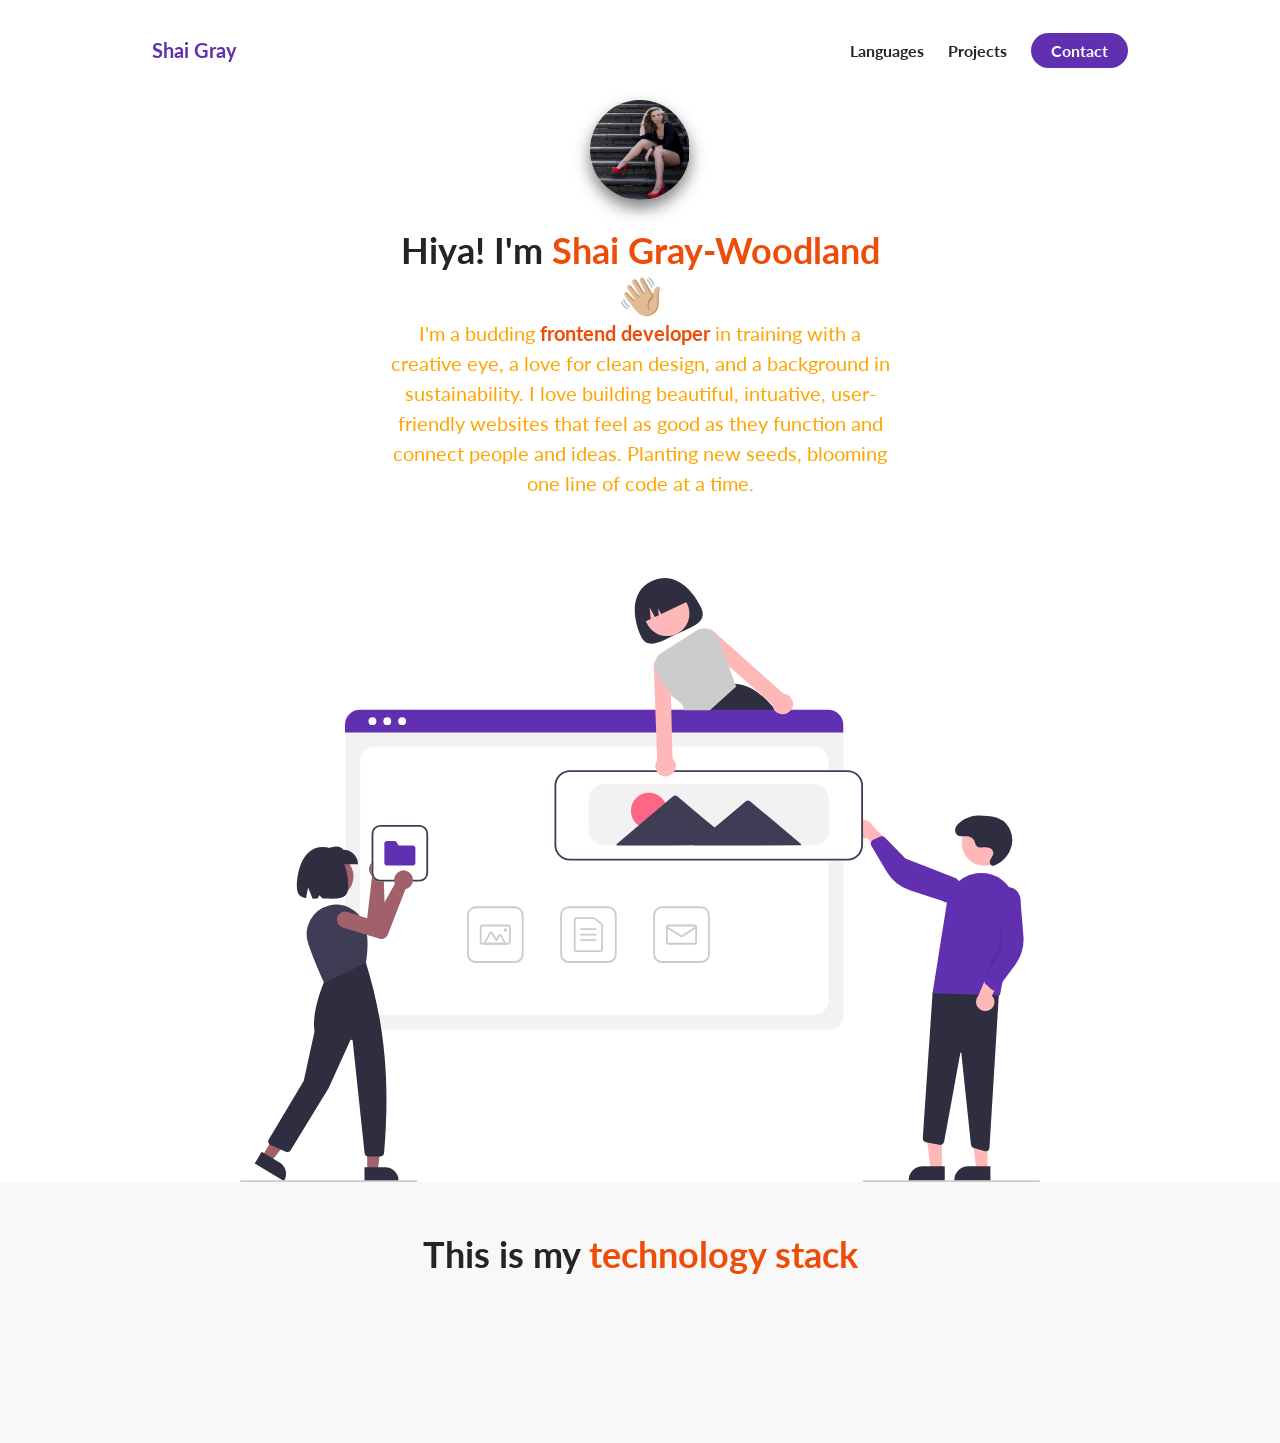
==== index.html @ 0feddb7b "initialized git repository" ====
<!DOCTYPE html>
<html lang="en">
  <head>
    <meta charset="UTF-8" />
    <meta name="viewport" content="width=device-width, initial-scale=1.0" />
    <title>Shai Gray-Woodland</title>
    <link rel="stylesheet" href="./style.css" />
    <script
      src="https://kit.fontawesome.com/c00ad18886.js"
      crossorigin="anonymous"
    ></script>
  </head>
  <body>
    <section id="about-me">
      <nav>
        <div class="personal__logo">Shai Gray</div>
        <ul class="nav__link--list">
          <li>
            <a
              href=""
              class="nav__link--anchor link__hover-effect link__hover-effect--black"
              >Languages</a
            >
          </li>
          <li>
            <a
              href=""
              class="nav__link--anchor link__hover-effect link__hover-effect--black"
              >Projects</a
            >
          </li>
          <li>
            <a href="" class="nav__link--anchor nav__link--anchor-primary"
              >Contact</a
            >
          </li>
        </ul>
      </nav>
      <div class="flex-1">
        <div class="about-me__info row">
          <div class="about-me__info--container">
            <figure class="about-me__picture--mask">
              <img
                src="./assets/_DS207271_1.jpg"
                class="about-me__picture"
                alt="Picture of Me!"
              />
            </figure>
            <h1 class="about-me__info--title">
              Hiya! I'm <span class="text--orange">Shai Gray-Woodland</span>👋🏼
            </h1>
            <p class="about-me__info--para">
              I'm a budding
              <strong class="text--orange">frontend developer</strong> in
              training with a creative eye, a love for clean design, and a
              background in sustainability. I love building beautiful,
              intuative, user-friendly websites that feel as good as they
              function and connect people and ideas. Planting new seeds,
              blooming one line of code at a time.
            </p>
            <div class="about-me__links">
              <a href="" class="about-me__link">
                <i class="fa-brands fa-linkedin-in"></i>
              </a>
              <a href="" class="about-me__link">
                <i class="fa-brands fa-github-alt"></i>
              </a>
              <a href="" class="about-me__link">
                <i class="fa-solid fa-envelopes-bulk"></i>
              </a>
              <a href="" class="about-me__link">
                <i class="fa-solid fa-file-pdf"></i>
              </a>
            </div>
          </div>
          <figure class="about-me__img--container">
            <img
              src="./assets/undraw_websites.svg"
              class="about-me__img"
              alt=""
            />
          </figure>
        </div>
      </div>
    </section>
    <section id="languages">
      <div class="container">
        <div class="row">
          <h1 class="section__title">This is my <span class="text--orange">technology stack</span></h1>
          <div class="language__list">
            <div class="language">
              <figure class="language__img--wrapper">
                <img
                  src="https://upload.wikimedia.org/wikipedia/commons/thumb/3/38/HTML5_Badge.svg/240px-HTML5_Badge.svg.png"
                  alt=""
                />
              </figure>
              <span class="language__name">HTML</span>
            </div>
            <div class="language">
              <figure class="language__img--wrapper">
                <img
                  src="https://cdn.iconscout.com/icon/free/png-256/css-131-722685.png"
                  alt=""
                />
              </figure>
              <span class="language__name">HTML</span>
            </div>
            <div class="language">
              <figure class="language__img--wrapper">
                <img
                  src="https://cdn.iconscout.com/icon/free/png-256/javascript-1-225993.png"
                  alt=""
                />
              </figure>
              <span class="language__name">HTML</span>
            </div>
            <div class="language">
              <figure class="language__img--wrapper">
                <img
                  src="https://cdn.iconscout.com/icon/free/png-256/typescript-3521774-2945272.png"
                  alt=""
                />
              </figure>
              <span class="language__name">HTML</span>
            </div>
            <div class="language">
              <figure class="language__img--wrapper">
                <img
                  src=""
                  alt=""
                />
              </figure>
              <span class="language__name">HTML</span>
            </div>
            <div class="language">
              <figure class="language__img--wrapper">
                <img
                  src=""
                  alt=""
                />
              </figure>
              <span class="language__name">HTML</span>
            </div>
            <div class="language">
              <figure class="language__img--wrapper">
                <img
                  src=""
                  alt=""
                />
              </figure>
              <span class="language__name">HTML</span>
            </div>
            <div class="language">
              <figure class="language__img--wrapper">
                <img
                  src=""
                  alt=""
                />
              </figure>
              <span class="language__name">HTML</span>
            </div>
          </div>
        </div>
      </div>
    </section>
  </body>
</html>
---- style.css ----
@import url('https://fonts.googleapis.com/css2?family=Lato:ital,wght@0,100;0,300;0,400;0,700;0,900;1,100;1,300;1,400;1,700;1,900&family=Roboto:ital,wdth,wght@0,75..100,100..900;1,75..100,100..900&display=swap');

*{
    color: orange;
    font-family: "Lato", sans-serif;
    padding: 0;
    margin: 0;
    box-sizing: border-box;
}

h1, h2, h3, h4, h5, h6, span {
    color: #242424;
    text-align: center;
    line-height: 1.25;
}

h1 {
    font-size: 36px;
}

p {
    line-height: 1.5;
    font-size: 16px;
}

li {
    list-style-type: none;
}

.flex {
    display: flex;
}

.flex-1 {
    flex: 1;
}

.container {
    padding: 50px 0;
}

.row {
    width: 100%;
    max-width: 800px;
    margin: 0 auto;
}

.text--orange {
    color: rgb(237, 77, 9);
}

section:nth-child(even) {
    background-color: #f8f8f8;
}

.section__title {
    margin-bottom: 20px;
}

/* NAVIGATION BAR */

nav {
    height: 100px;
    width: 100%;
    max-width: 1000px;
    margin: 0 auto;
    display: flex;
    justify-content: space-between;
    align-items: center;
}

.nav__link--list {
    display: flex;
}

.nav__link--anchor {
    margin: 0 12px;
    color: #242424;
    text-decoration: none;
    font-weight: 700;
}

.nav__link--anchor-primary {
    background-color: #6030b1;
    padding: 8px 20px;
    border-radius: 50px;
    color: white;
    transition: all 300ms ease;
}

.nav__link--anchor-primary:hover {
    background-color: #5d3eff;
}

.personal__logo {
    font-size: 20px;
    color: #6030b1;
    margin: 0 12px;
    font-weight: bold;
}

/* ABOUT ME */

#about-me {
    min-height: 100vh;
    display: flex;
    flex-direction: column;
}

.about-me__info {
    display: flex;
    flex-direction: column;
}

.about-me__info--container {
    display: flex;
    flex-direction: column;
    justify-content: center;
    align-items: center;
    max-width: 500px;
    margin: 0 auto;
    text-align: center;
    margin-bottom: 28px;
}

.about-me__picture--mask {
    width: 100px;
    height: 100px;
    border-radius: 50%;
    overflow: hidden;
    box-shadow: 0 8px 16px rgba(0, 0, 0, 0.5);
    margin-bottom: 28px;
}

.about-me__picture {
    width: 100%;

    /* Improving my own picture*/
    transform: scale(1);
    padding-top: -16px;
}

.about-me__info--para {
    font-size: 20px;
    margin-bottom: 28px;
}

.about-me__link {
    font-size: 20px;
    color: #242424;
    text-decoration: none;
    padding: 0 16px;
}

.about-me__img--container {
    flex: 1;
    display: flex;
    align-items: center;
}

.about-me__img {
    width: 100%;
}

/* TECH - STACK */

.language__img {
    width: 100%;
    max-width: 100px;
    transition: all 300ms;
}

.language:hover .language__img {
    filter: brightness(80%);
    opacity: 0.86;
    transform: scale(0.9);
}

.language {
    width: 25%;
    display: flex;
    justify-content: center;
}

.language__img--wrapper {
    display: flex;
    justify-content: center;
    align-items: center;
    padding: 24px 16px;
}

.language__list {
    display: flex;
    width: 100%;
    flex-wrap: wrap;
}

.language__name {
    position: absolute;
    bottom: 0;
    transform: scale(0);
    transition: all 300ms;
    font-size: 20px;
    opacity: 0;
}

.language:hover .language__name {
    transform: scale(1);
    opacity: 1;
}
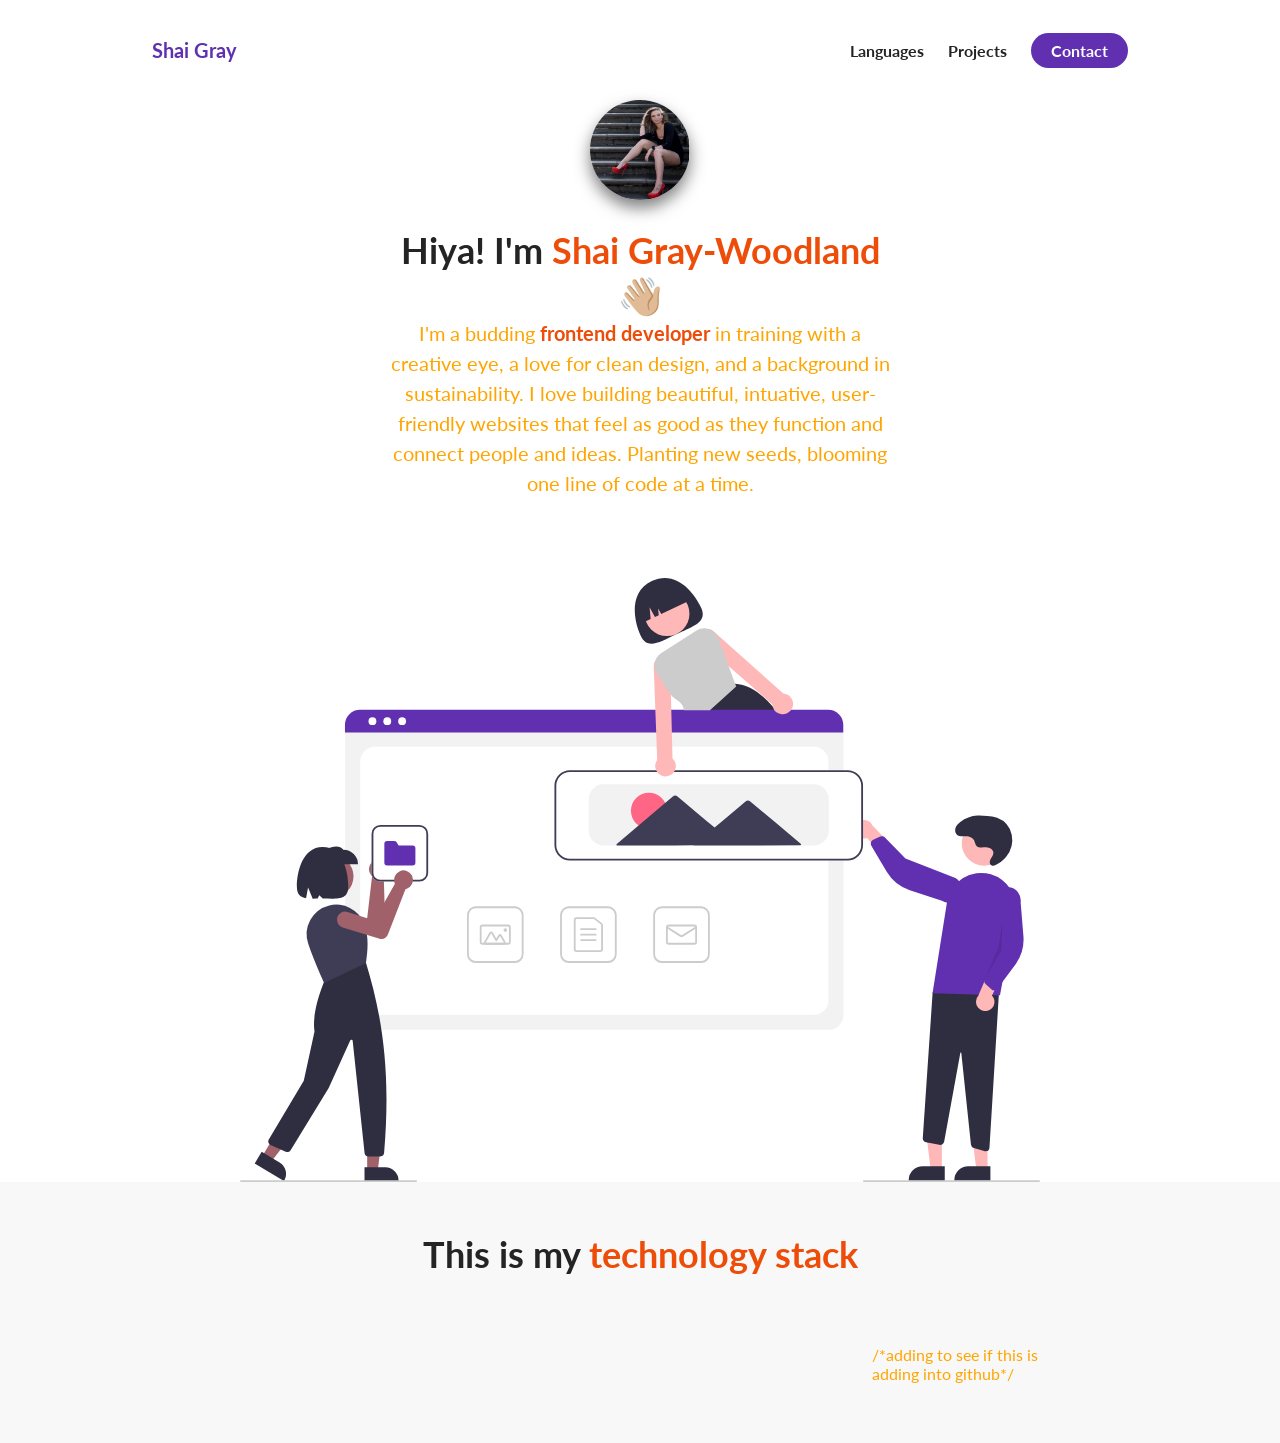
==== commit 61670e1f: "added comment line to see if adding into github" ====
--- a/index.html
+++ b/index.html
@@ -86,7 +86,9 @@
     <section id="languages">
       <div class="container">
         <div class="row">
-          <h1 class="section__title">This is my <span class="text--orange">technology stack</span></h1>
+          <h1 class="section__title">
+            This is my <span class="text--orange">technology stack</span>
+          </h1>
           <div class="language__list">
             <div class="language">
               <figure class="language__img--wrapper">
@@ -126,39 +128,29 @@
             </div>
             <div class="language">
               <figure class="language__img--wrapper">
-                <img
-                  src=""
-                  alt=""
-                />
+                <img src="" alt="" />
               </figure>
               <span class="language__name">HTML</span>
             </div>
             <div class="language">
               <figure class="language__img--wrapper">
-                <img
-                  src=""
-                  alt=""
-                />
+                <img src="" alt="" />
               </figure>
               <span class="language__name">HTML</span>
             </div>
             <div class="language">
               <figure class="language__img--wrapper">
-                <img
-                  src=""
-                  alt=""
-                />
+                <img src="" alt="" />
               </figure>
               <span class="language__name">HTML</span>
             </div>
             <div class="language">
               <figure class="language__img--wrapper">
-                <img
-                  src=""
-                  alt=""
-                />
+                <img src="" alt="" />
               </figure>
               <span class="language__name">HTML</span>
+
+              /*adding to see if this is adding into github*/
             </div>
           </div>
         </div>
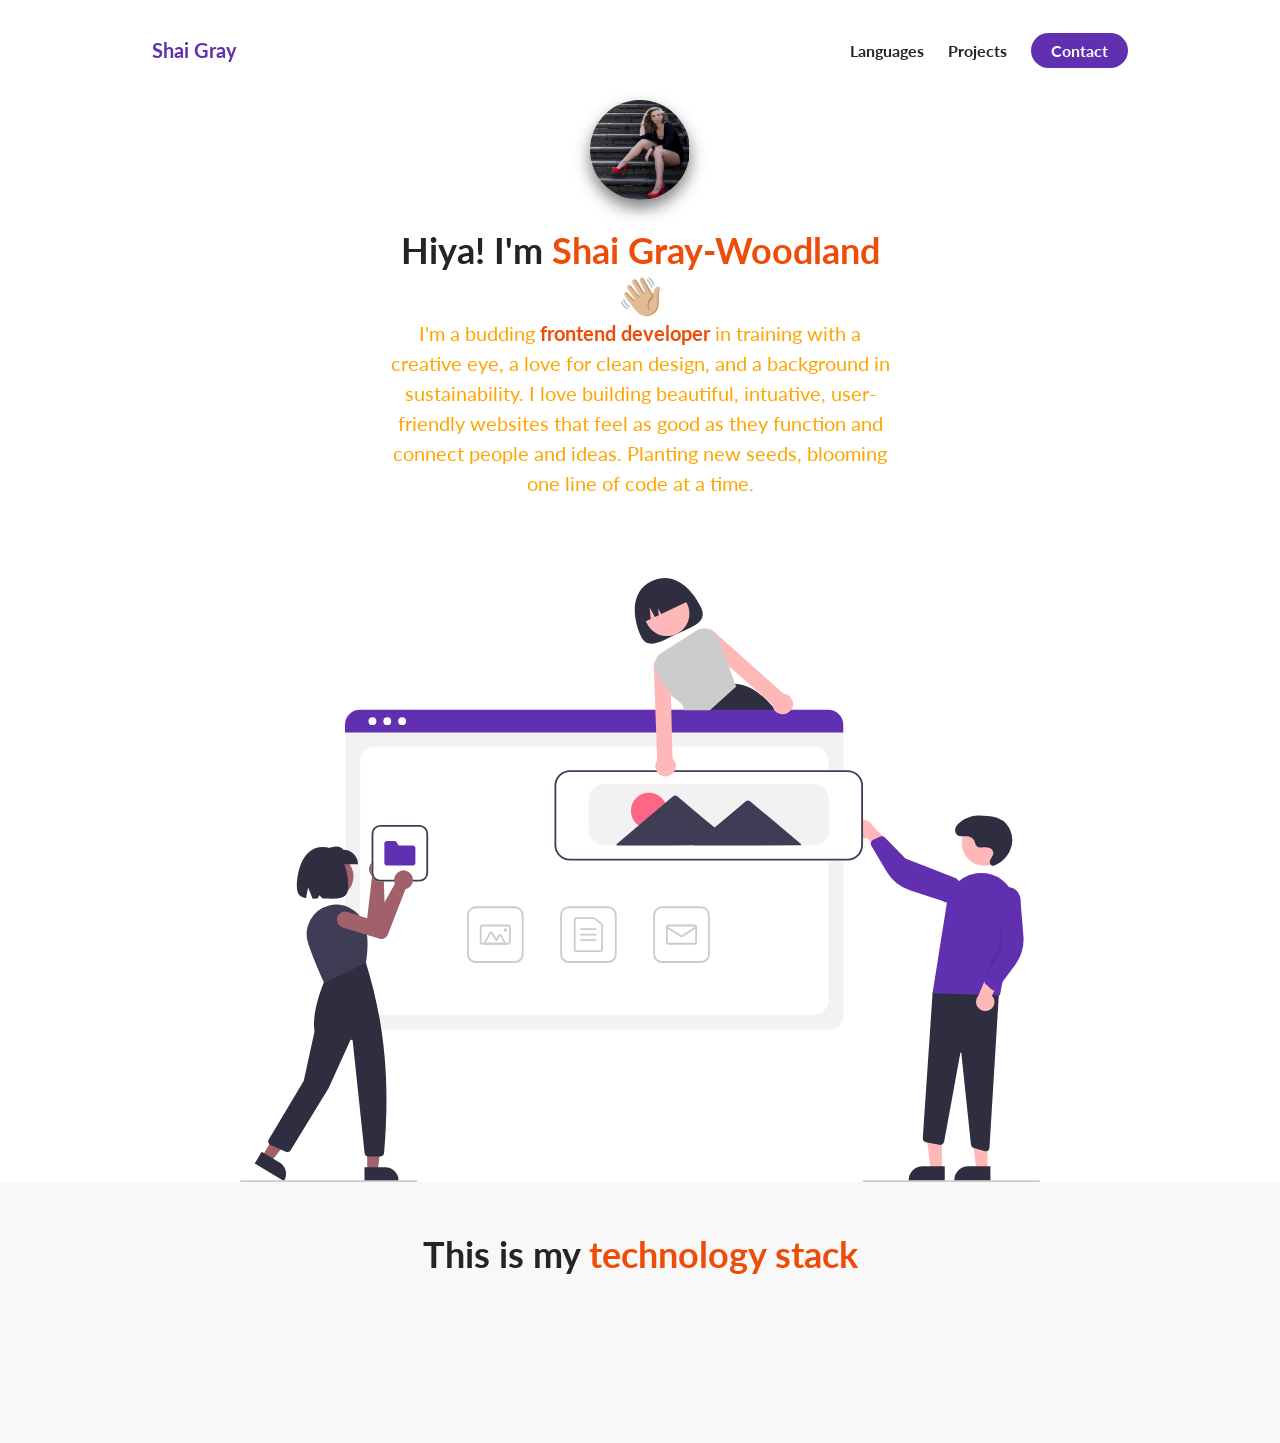
==== commit b08cdf6b: "deleted comment line b/c finally got code into github" ====
--- a/index.html
+++ b/index.html
@@ -149,8 +149,6 @@
                 <img src="" alt="" />
               </figure>
               <span class="language__name">HTML</span>
-
-              /*adding to see if this is adding into github*/
             </div>
           </div>
         </div>
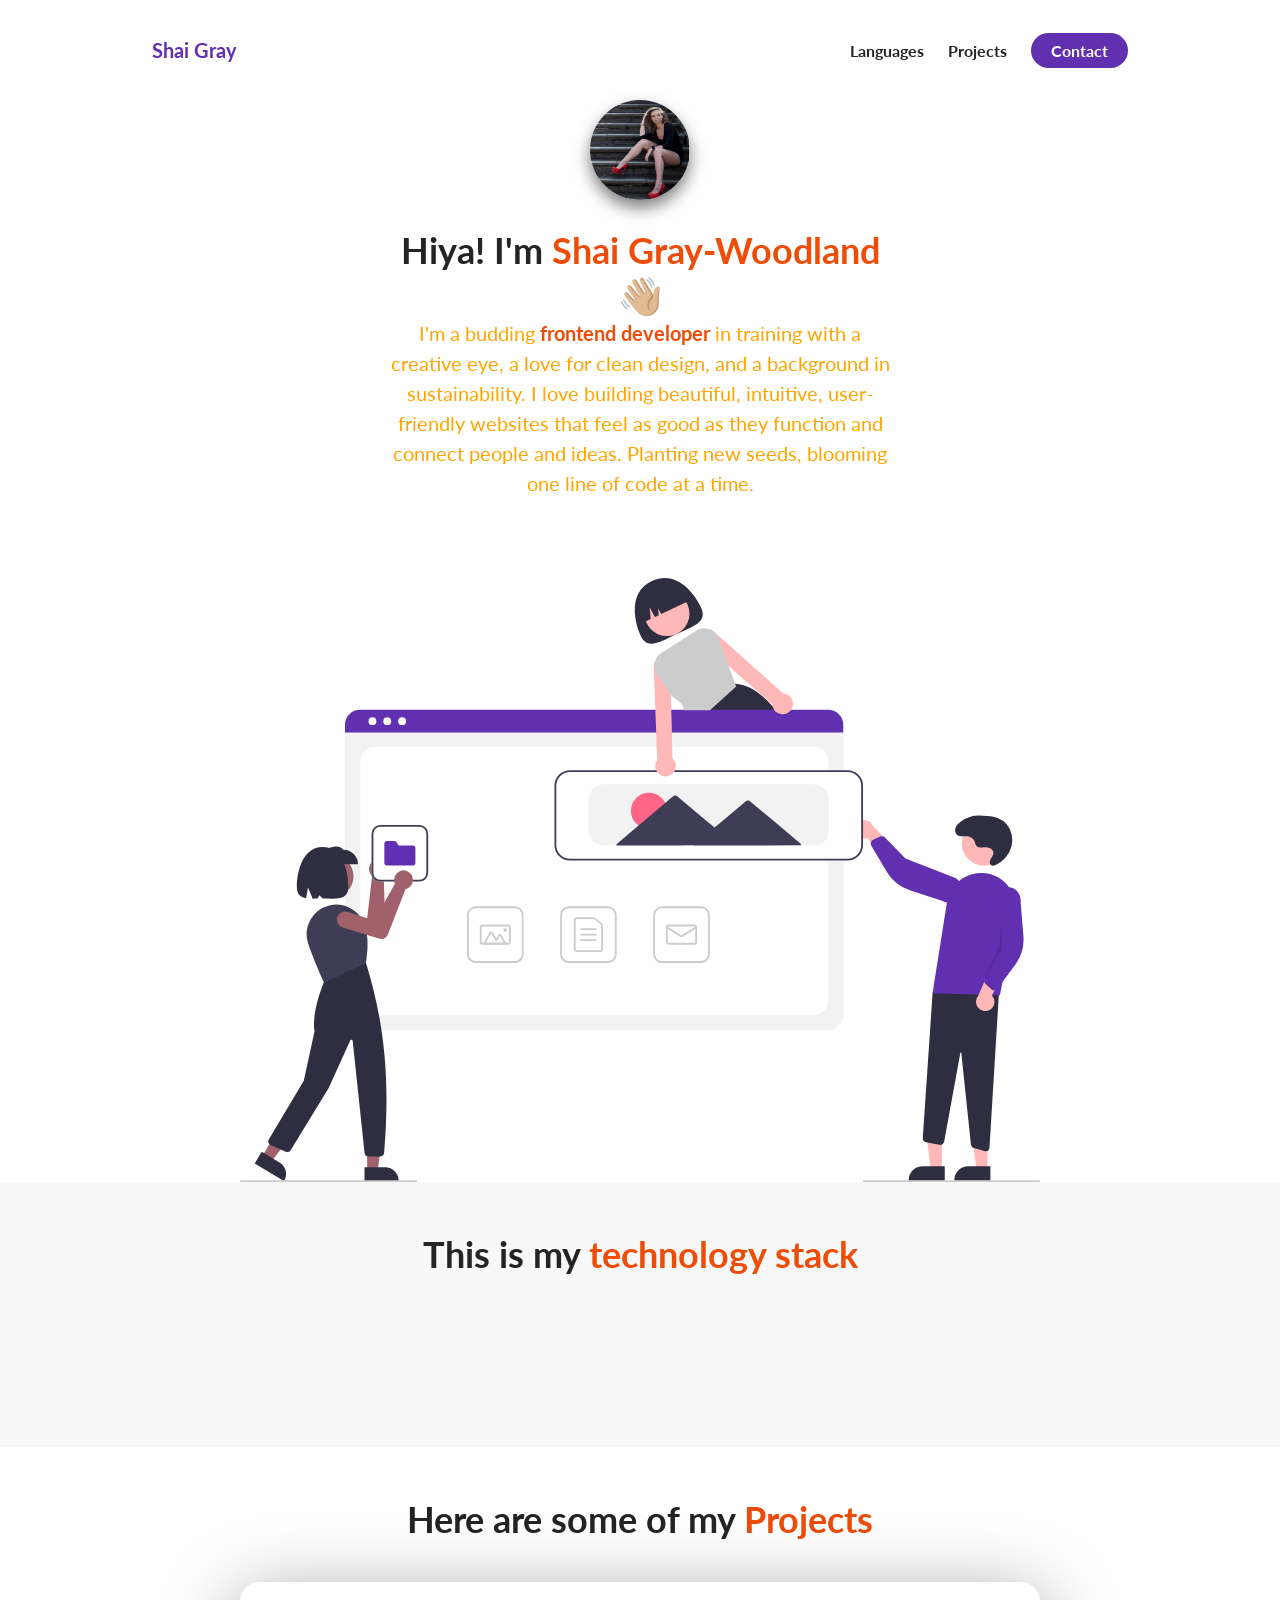
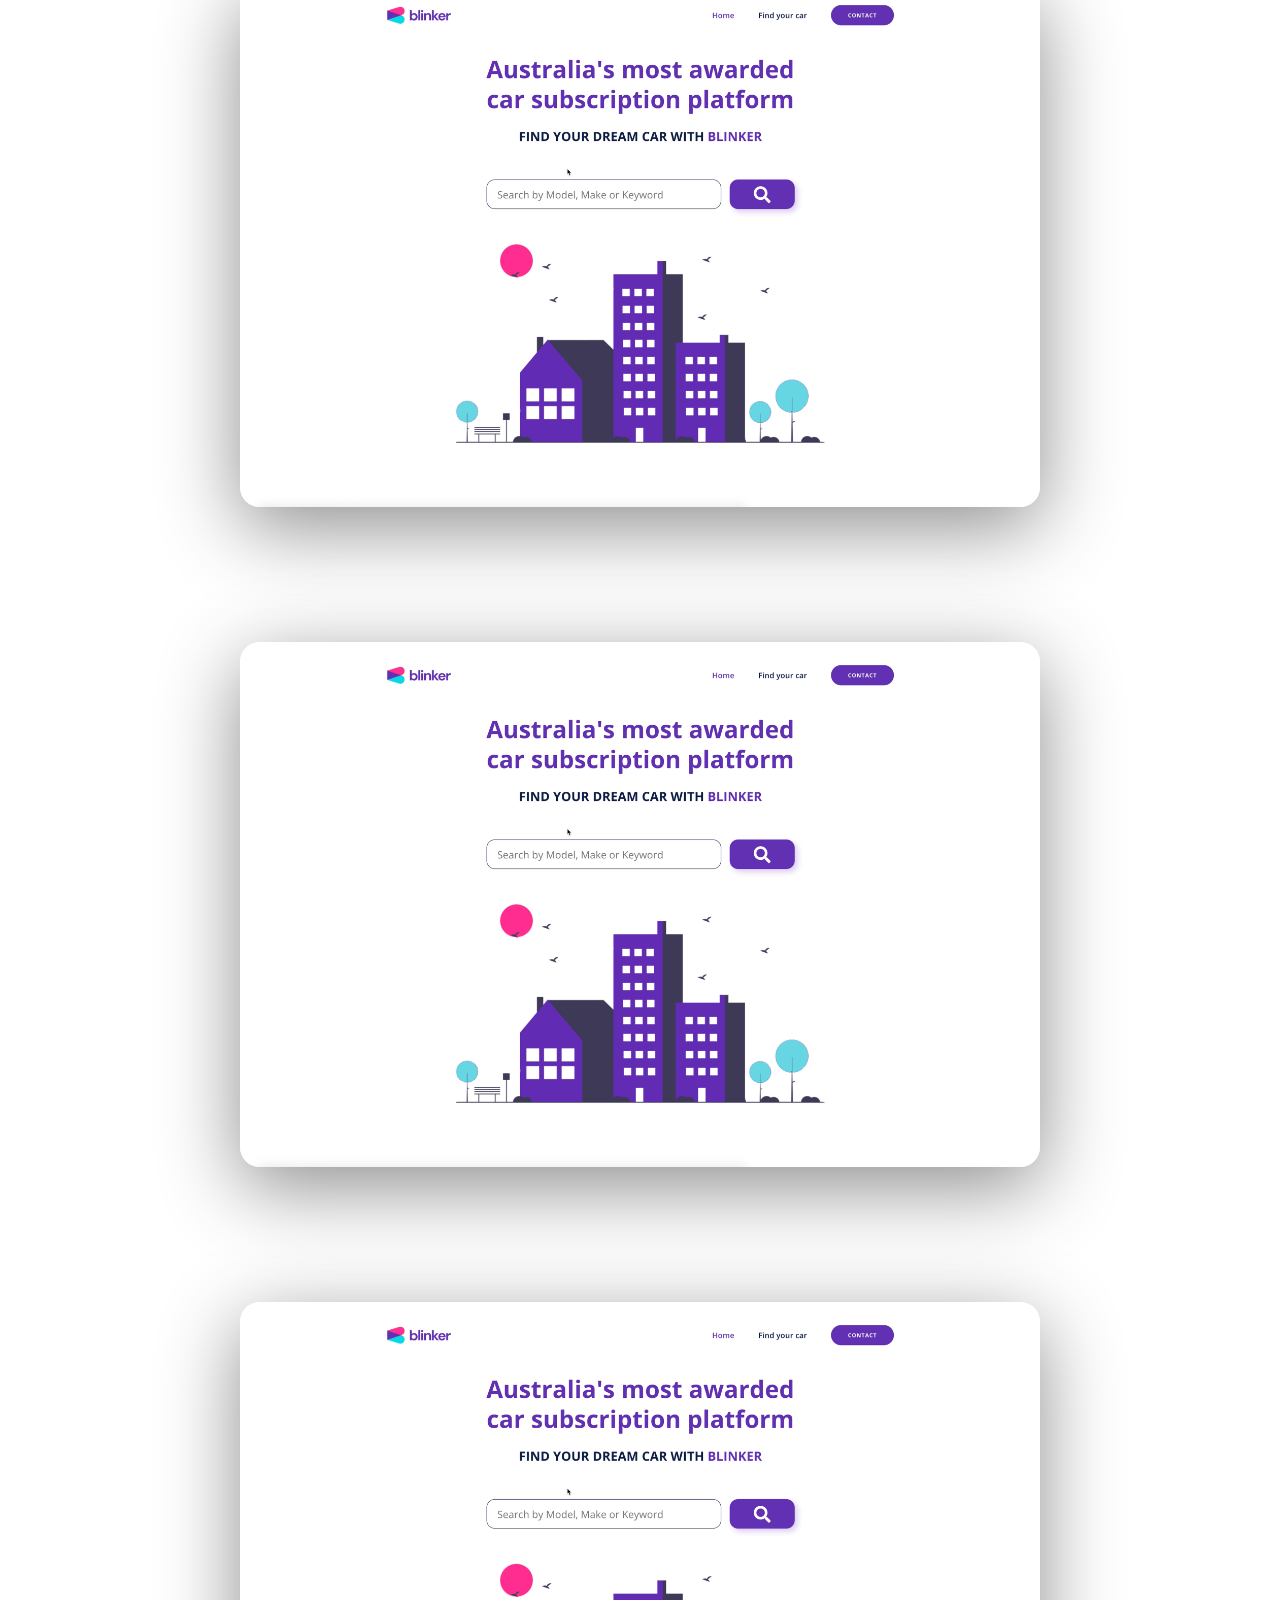
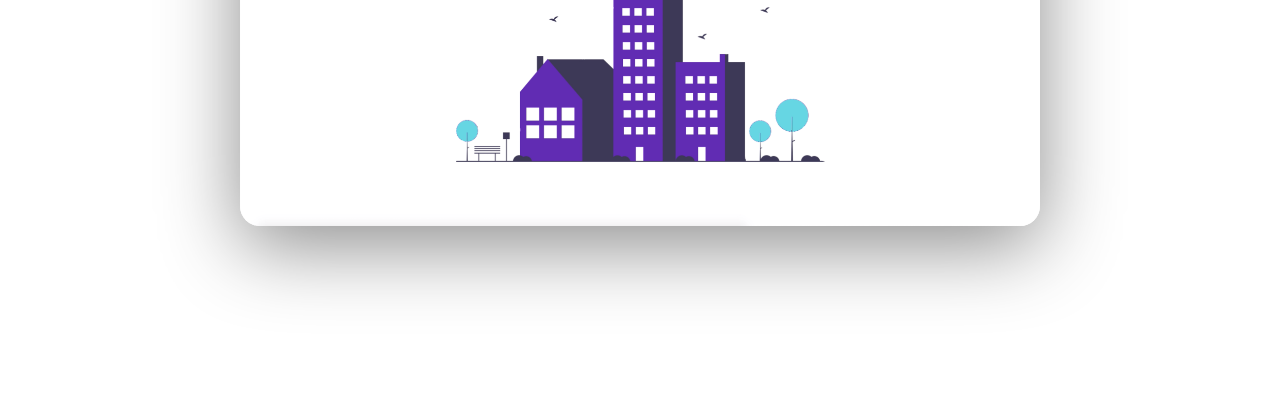
==== commit a014f357: "Added the entire Projects section in both .html and .css" ====
--- a/index.html
+++ b/index.html
@@ -54,7 +54,7 @@
               <strong class="text--orange">frontend developer</strong> in
               training with a creative eye, a love for clean design, and a
               background in sustainability. I love building beautiful,
-              intuative, user-friendly websites that feel as good as they
+              intuitive, user-friendly websites that feel as good as they
               function and connect people and ideas. Planting new seeds,
               blooming one line of code at a time.
             </p>
@@ -106,7 +106,7 @@
                   alt=""
                 />
               </figure>
-              <span class="language__name">HTML</span>
+              <span class="language__name">CSS</span>
             </div>
             <div class="language">
               <figure class="language__img--wrapper">
@@ -115,7 +115,7 @@
                   alt=""
                 />
               </figure>
-              <span class="language__name">HTML</span>
+              <span class="language__name">Javascript</span>
             </div>
             <div class="language">
               <figure class="language__img--wrapper">
@@ -124,33 +124,146 @@
                   alt=""
                 />
               </figure>
-              <span class="language__name">HTML</span>
-            </div>
-            <div class="language">
-              <figure class="language__img--wrapper">
-                <img src="" alt="" />
-              </figure>
-              <span class="language__name">HTML</span>
-            </div>
-            <div class="language">
-              <figure class="language__img--wrapper">
-                <img src="" alt="" />
-              </figure>
-              <span class="language__name">HTML</span>
-            </div>
-            <div class="language">
-              <figure class="language__img--wrapper">
-                <img src="" alt="" />
-              </figure>
-              <span class="language__name">HTML</span>
-            </div>
-            <div class="language">
-              <figure class="language__img--wrapper">
-                <img src="" alt="" />
-              </figure>
-              <span class="language__name">HTML</span>
+              <span class="language__name">Typescript</span>
+            </div>
+            <div class="language">
+              <figure class="language__img--wrapper">
+                <img
+                  src="https://cdn.iconscout.com/icon/free/png-256/vue-282497.png"
+                  alt=""
+                />
+              </figure>
+              <span class="language__name">Vue</span>
+            </div>
+            <div class="language">
+              <figure class="language__img--wrapper">
+                <img
+                  src="https://cdn.iconscout.com/icon/free/png-256/nuxt-dot-js-3628959-3030184.png"
+                  alt=""
+                />
+              </figure>
+              <span class="language__name">Nuxt Dot JS</span>
+            </div>
+            <div class="language">
+              <figure class="language__img--wrapper">
+                <img
+                  src="https://cdn.iconscout.com/icon/free/png-256/react-3-1175109.png"
+                  alt=""
+                />
+              </figure>
+              <span class="language__name">React 3</span>
+            </div>
+            <div class="language">
+              <figure class="language__img--wrapper">
+                <img src="https://mobx.js.org/img/mobx.png" alt="" />
+              </figure>
+              <span class="language__name">Mobx</span>
             </div>
           </div>
+        </div>
+      </div>
+    </section>
+    <section id="prjects">
+      <div class="container">
+        <div class="row">
+          <h1 class="section__title">
+            Here are some of my <span class="text--orange">Projects</span>
+            <ul class="project__list">
+              <li class="project">
+                <div class="project__wrapper">
+                  <img
+                    src="./assets/loopit.png"
+                    class="project__img"
+                    alt="David's Car Subscription Project"
+                  />
+                  <div class="project__description">
+                    <h3 class="project__description--title">
+                      Car sales Project
+                    </h3>
+                    <h4 class="project__description--sub-title">
+                      Html, CSS, JavaScript, Vue, Vuex
+                    </h4>
+                    <p class="project__description--para">
+                      Lorem ipsum dolor sit amet consectetur adipisicing elit.
+                      Voluptates aspernatur commodi, vero quos eligendi sequi
+                      molestias maxime. Tempora eos consectetur pariatur debitis
+                      officia odit magnam commodi ipsum beatae, dolores vel!
+                    </p>
+                    <div class="project__description--links">
+                      <a href="https://github.com/Shaibee19" target="_blank" class="project__description--link">
+                        <i class="fa-brands fa-github"></i>
+                      </a>
+                      <a href="http://127.0.0.1:5500/index.html" class="project__description--link">
+                        <i class="fa-solid fa-link"></i>
+                      </a>
+                    </div>
+                  </div>
+                </div>
+              </li>
+              <li class="project">
+                <div class="project__wrapper">
+                  <img
+                    src="./assets/loopit.png"
+                    class="project__img"
+                    alt="David's Car Subscription Project"
+                  />
+                  <div class="project__description">
+                    <h3 class="project__description--title">
+                      Car sales Project
+                    </h3>
+                    <h4 class="project__description--sub-title">
+                      Html, CSS, JavaScript, Vue, Vuex
+                    </h4>
+                    <p class="project__description--para">
+                      Lorem ipsum dolor sit amet consectetur adipisicing elit.
+                      Voluptates aspernatur commodi, vero quos eligendi sequi
+                      molestias maxime. Tempora eos consectetur pariatur debitis
+                      officia odit magnam commodi ipsum beatae, dolores vel!
+                    </p>
+                    <div class="project__description--links">
+                      <a href="https://github.com/Shaibee19" target="_blank" class="project__description--link">
+                        <i class="fa-brands fa-github"></i>
+                      </a>
+                      <a href="http://127.0.0.1:5500/index.html" class="project__description--link">
+                        <i class="fa-solid fa-link"></i>
+                      </a>
+                    </div>
+                  </div>
+                </div>
+              </li>
+              <li class="project">
+                <div class="project__wrapper">
+                  <img
+                    src="./assets/loopit.png"
+                    class="project__img"
+                    alt="David's Car Subscription Project"
+                  />
+                  <div class="project__description">
+                    <h3 class="project__description--title">
+                      Car sales Project
+                    </h3>
+                    <h4 class="project__description--sub-title">
+                      Html, CSS, JavaScript, Vue, Vuex
+                    </h4>
+                    <p class="project__description--para">
+                      Lorem ipsum dolor sit amet consectetur adipisicing elit.
+                      Voluptates aspernatur commodi, vero quos eligendi sequi
+                      molestias maxime. Tempora eos consectetur pariatur debitis
+                      officia odit magnam commodi ipsum beatae, dolores vel!
+                    </p>
+                    <div class="project__description--links">
+                      <a href="https://github.com/Shaibee19" target="_blank" class="project__description--link">
+                        <i class="fa-brands fa-github"></i>
+                      </a>
+                      <a href="http://127.0.0.1:5500/index.html" class="project__description--link">
+                        <i class="fa-solid fa-link"></i>
+                      </a>
+                    </div>
+                  </div>
+                </div>
+              </li>
+            </ul>
+          </h1>
         </div>
       </div>
     </section>
--- a/style.css
+++ b/style.css
@@ -180,13 +180,19 @@
     width: 25%;
     display: flex;
     justify-content: center;
+    position: relative;
 }
 
 .language__img--wrapper {
     display: flex;
     justify-content: center;
     align-items: center;
-    padding: 24px 16px;
+    padding: 25px 16px;
+}
+
+.language__img--wrapper img {
+    max-width: 100px;
+    width: 100%;
 }
 
 .language__list {
@@ -207,4 +213,92 @@
 .language:hover .language__name {
     transform: scale(1);
     opacity: 1;
+}
+
+/* PROJECTS*/
+
+.project {
+    margin-bottom: 135px;
+}
+
+.prjoect:last-child {
+    margin-bottom: 40px;
+}
+
+.project__img {
+    width: 100%;
+    transition: all 500ms ease;
+}
+
+.project__wrapper {
+    display: flex;
+    box-shadow: 0 20px 80px rgba(0, 0, 0, 0.45);
+    border-radius: 20px;
+    overflow: hidden;
+    position: relative;
+}
+
+.project__wrapper::before {
+    content: "";
+    position: absolute;
+    top: 0;
+    left: 0;
+    height: 100%;
+    width: 100%;
+    background-color: #1c1d25;
+    opacity: 0;
+    transition: opacity 450ms ease;
+    z-index: 2;
+}
+
+.project:hover .project__wrapper:before {
+    opacity: 0.7;
+}
+
+.project:hover project__img {
+    transform: scale(1.07);
+    filter: blur(5px);
+}
+
+.project__list {
+    padding-top: 40px;
+}
+
+.project:hover .project__description {
+    opacity: 1;
+    transform: translateY(-50%);
+}
+
+.project__description {
+    position: absolute;
+    top: 50%;
+    left: 90px;
+    transform: translateY(100%);
+    max-width: 550px;
+    z-index: 3;
+    opacity: 0;
+    transition: transform 450ms, opacity 300ms;
+}
+
+.project__description--title {
+    font-size: 40px;
+}
+
+.project__description--para {
+    margin: 16px 0;
+}
+
+.project__description--link {
+    font-size: 20px;
+    margin-right: 16px;
+    text-decoration: none;
+}
+
+.project__description--title,
+.project__description--sub-title,
+.project__description--para,
+.project__description--link {
+    text-align: left;
+    color: #fff;
+
 }
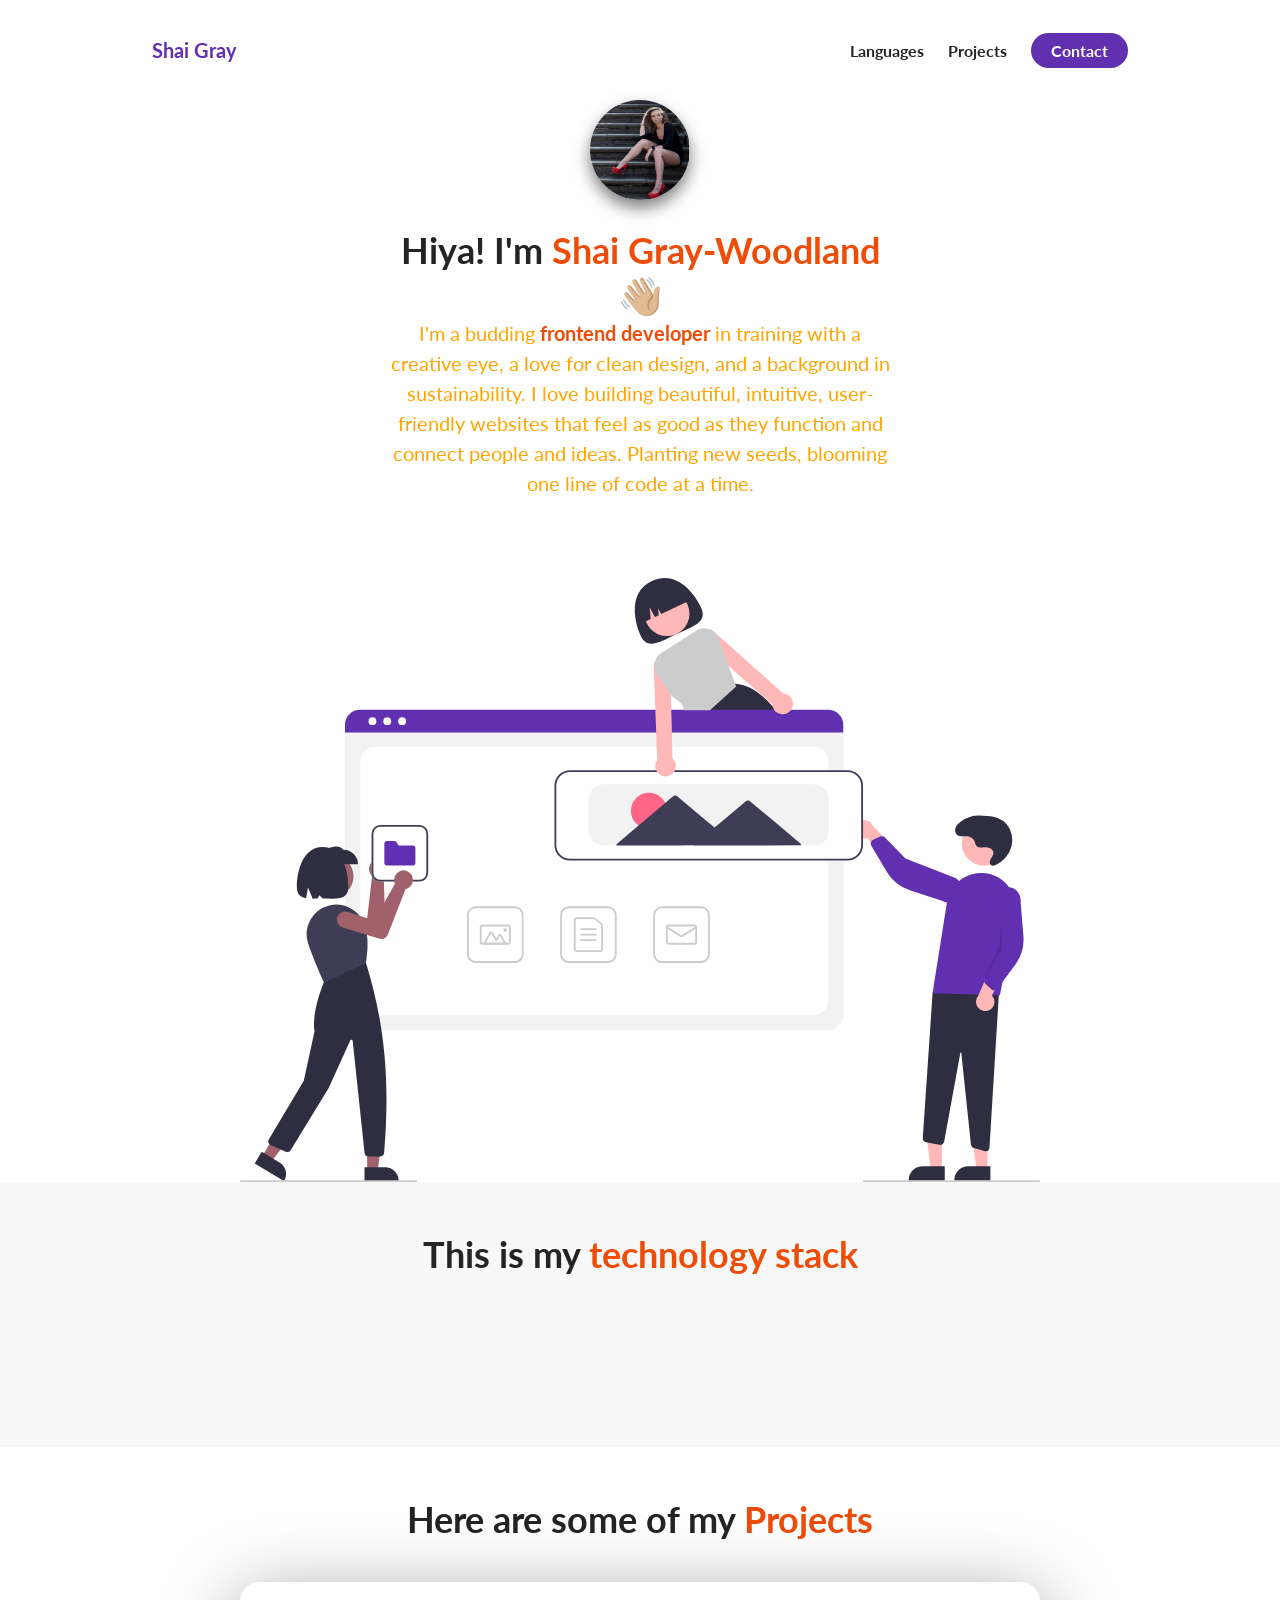
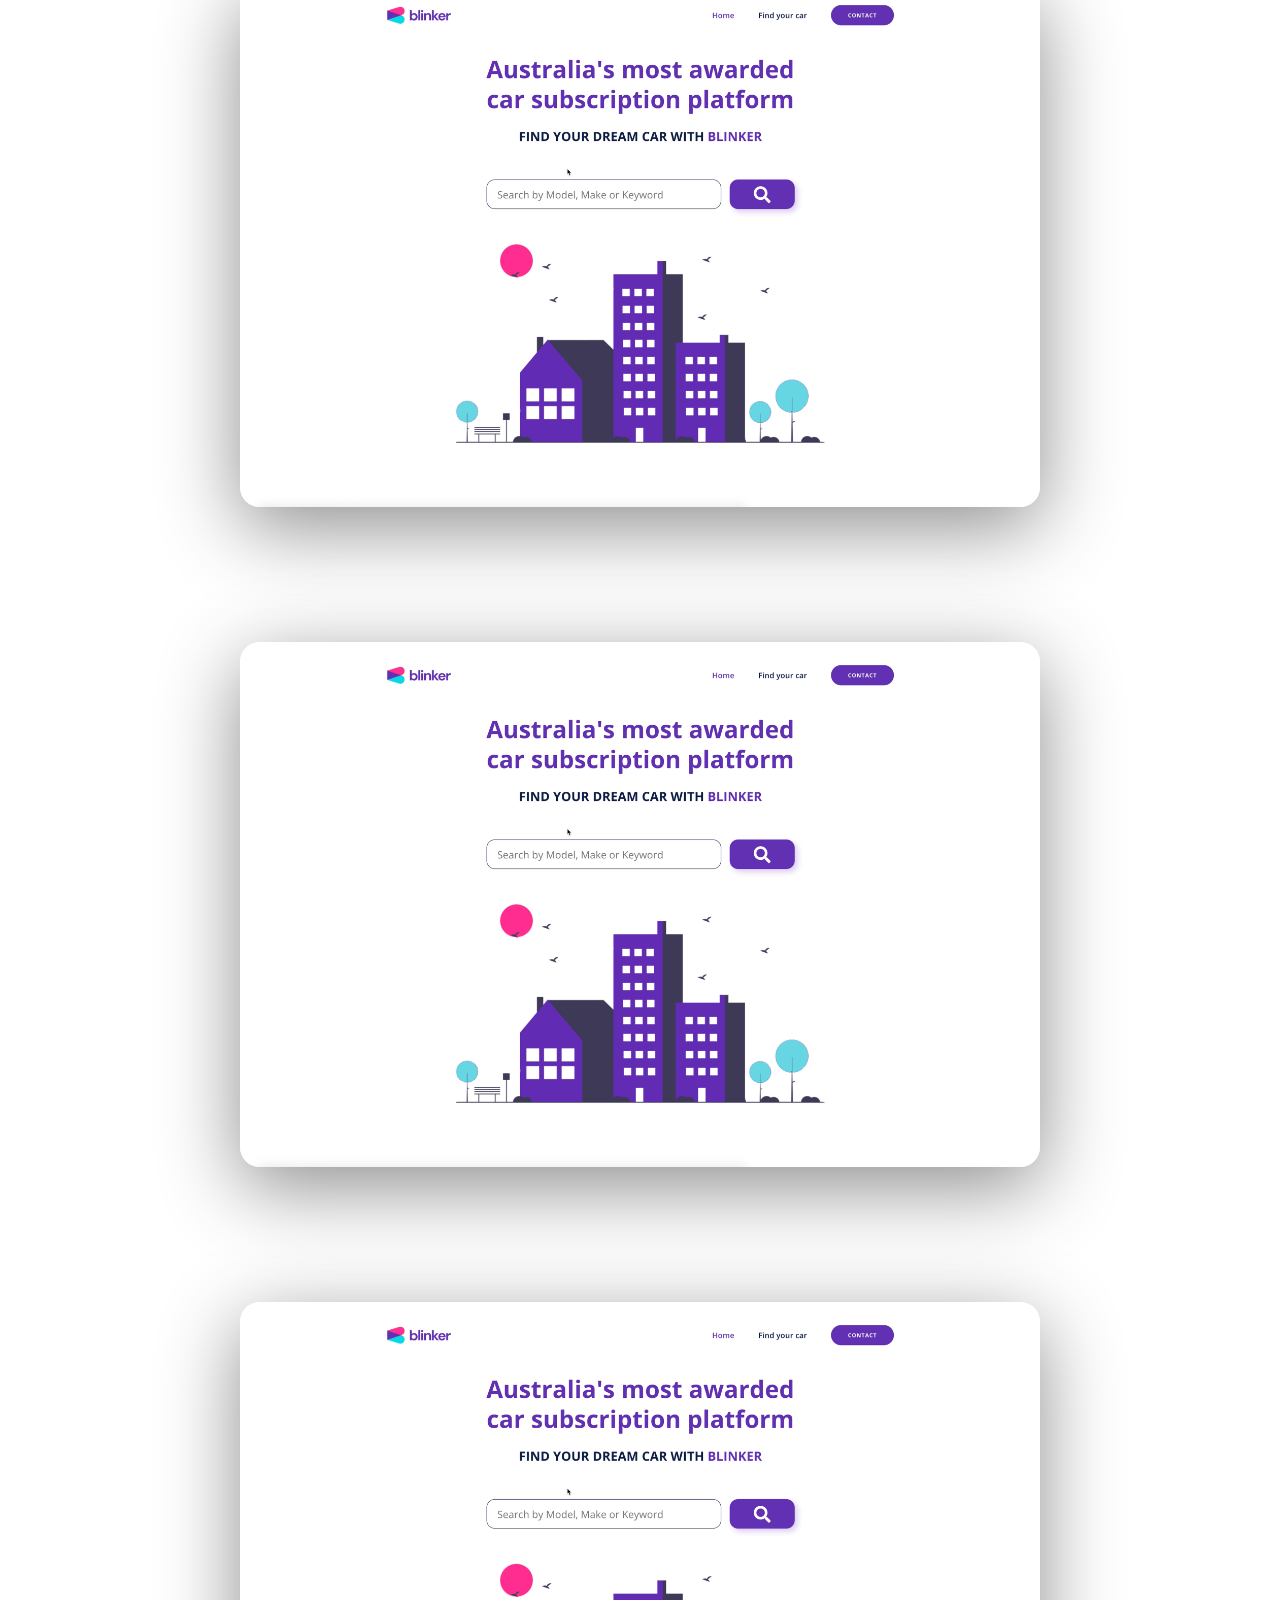
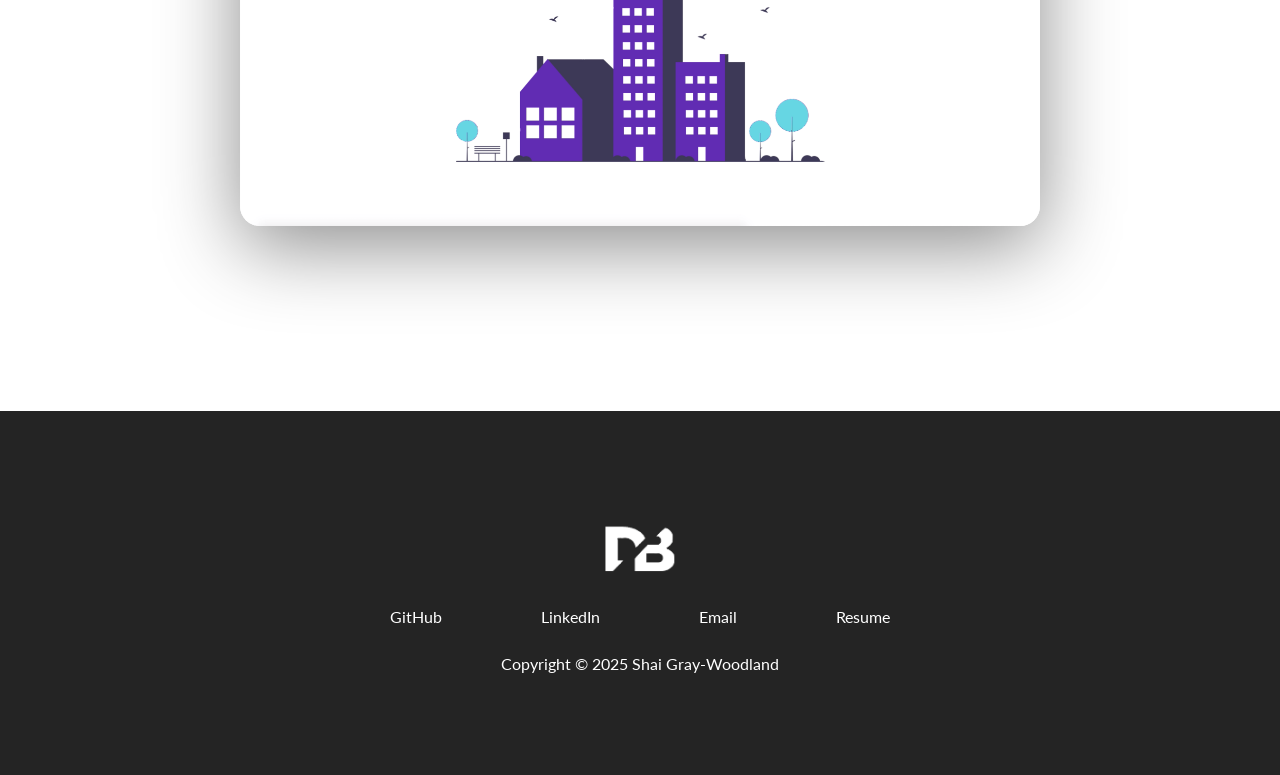
==== commit 8a029310: "Added Footer section in both .html and .css" ====
--- a/index.html
+++ b/index.html
@@ -190,10 +190,17 @@
                       officia odit magnam commodi ipsum beatae, dolores vel!
                     </p>
                     <div class="project__description--links">
-                      <a href="https://github.com/Shaibee19" target="_blank" class="project__description--link">
+                      <a
+                        href="https://github.com/Shaibee19"
+                        target="_blank"
+                        class="project__description--link"
+                      >
                         <i class="fa-brands fa-github"></i>
                       </a>
-                      <a href="http://127.0.0.1:5500/index.html" class="project__description--link">
+                      <a
+                        href="http://127.0.0.1:5500/index.html"
+                        class="project__description--link"
+                      >
                         <i class="fa-solid fa-link"></i>
                       </a>
                     </div>
@@ -221,10 +228,17 @@
                       officia odit magnam commodi ipsum beatae, dolores vel!
                     </p>
                     <div class="project__description--links">
-                      <a href="https://github.com/Shaibee19" target="_blank" class="project__description--link">
+                      <a
+                        href="https://github.com/Shaibee19"
+                        target="_blank"
+                        class="project__description--link"
+                      >
                         <i class="fa-brands fa-github"></i>
                       </a>
-                      <a href="http://127.0.0.1:5500/index.html" class="project__description--link">
+                      <a
+                        href="http://127.0.0.1:5500/index.html"
+                        class="project__description--link"
+                      >
                         <i class="fa-solid fa-link"></i>
                       </a>
                     </div>
@@ -252,10 +266,17 @@
                       officia odit magnam commodi ipsum beatae, dolores vel!
                     </p>
                     <div class="project__description--links">
-                      <a href="https://github.com/Shaibee19" target="_blank" class="project__description--link">
+                      <a
+                        href="https://github.com/Shaibee19"
+                        target="_blank"
+                        class="project__description--link"
+                      >
                         <i class="fa-brands fa-github"></i>
                       </a>
-                      <a href="http://127.0.0.1:5500/index.html" class="project__description--link">
+                      <a
+                        href="http://127.0.0.1:5500/index.html"
+                        class="project__description--link"
+                      >
                         <i class="fa-solid fa-link"></i>
                       </a>
                     </div>
@@ -267,5 +288,49 @@
         </div>
       </div>
     </section>
+    <footer>
+      <div class="row footer__row">
+        <a href="#" class="footer__anchor">
+          <figure class="footer__logo">
+            <img src="./assets/logo.svg" class="footer__logo--img" alt="" />
+          </figure>
+          <span class="footer__logo--popper">
+            Top
+            <i class="fa-solid fa-arrow-up"></i>
+          </span>
+        </a>
+        <div class="footer__social--list">
+          <a
+            href="https://google.com"
+            target="_blank"
+            class="footer__social--link link__hover-effect link__hover-effect--white"
+            target="_blank"
+            >GitHub</a
+          >
+          <a
+            href="https://google.com"
+            target="_blank"
+            class="footer__social--link link__hover-effect link__hover-effect--white"
+            target="_blank"
+            >LinkedIn</a
+          >
+          <a
+            href="mailto:ShaiPattzGray@Gmail.com"
+            target="_blank"
+            class="footer__social--link link__hover-effect link__hover-effect--white"
+            target="_blank"
+            >Email</a
+          >
+           <a
+            href="./assets/Example Resume.pdf"
+            target="_blank"
+            class="footer__social--link link__hover-effect link__hover-effect--white"
+            target="_blank"
+            >Resume</a
+          >
+        </div>
+        <div class="footer__copyright">Copyright © 2025 Shai Gray-Woodland</div>
+      </div>
+    </footer>
   </body>
 </html>
--- a/style.css
+++ b/style.css
@@ -8,6 +8,10 @@
     box-sizing: border-box;
 }
 
+html {
+    scroll-behavior: smooth;
+}
+
 h1, h2, h3, h4, h5, h6, span {
     color: #242424;
     text-align: center;
@@ -23,6 +27,10 @@
     font-size: 16px;
 }
 
+a {
+    text-decoration: none;
+}
+
 li {
     list-style-type: none;
 }
@@ -76,7 +84,6 @@
 .nav__link--anchor {
     margin: 0 12px;
     color: #242424;
-    text-decoration: none;
     font-weight: 700;
 }
 
@@ -134,7 +141,6 @@
 
 .about-me__picture {
     width: 100%;
-
     /* Improving my own picture*/
     transform: scale(1);
     padding-top: -16px;
@@ -148,7 +154,6 @@
 .about-me__link {
     font-size: 20px;
     color: #242424;
-    text-decoration: none;
     padding: 0 16px;
 }
 
@@ -215,7 +220,7 @@
     opacity: 1;
 }
 
-/* PROJECTS*/
+/* PROJECTS */
 
 .project {
     margin-bottom: 135px;
@@ -291,7 +296,6 @@
 .project__description--link {
     font-size: 20px;
     margin-right: 16px;
-    text-decoration: none;
 }
 
 .project__description--title,
@@ -301,4 +305,56 @@
     text-align: left;
     color: #fff;
 
+}
+
+/* FOOTER */
+
+footer {
+    background-color: #242424;
+}
+
+.footer__social--list {
+    width: 100%;
+    max-width: 500px;
+    display: flex;
+    justify-content: space-between;
+    margin-bottom: 28px;
+}
+
+.footer__row {
+    display: flex;
+    flex-direction: column;
+    align-items: center;
+    justify-content: center;
+    padding: 8% 0;
+}
+
+.footer__logo--img {
+    width: 70px;
+    height: 70px;
+}
+
+.footer__social--link,
+.footer__copyright,
+.footer__logo--popper
+ {
+    color: #fff;
+}
+.footer__logo--popper {
+    position: absolute;
+    right: 0;
+    top: 30px;
+    font-weight: 700;
+    opacity: 0;
+    transition: all 300ms ease;
+}
+
+.footer__anchor {
+    margin-bottom: 20px;
+    position: relative;
+}
+
+.footer__anchor:hover .footer__logo--popper {
+    transform: translateX(60px);
+    opacity: 1;
 }
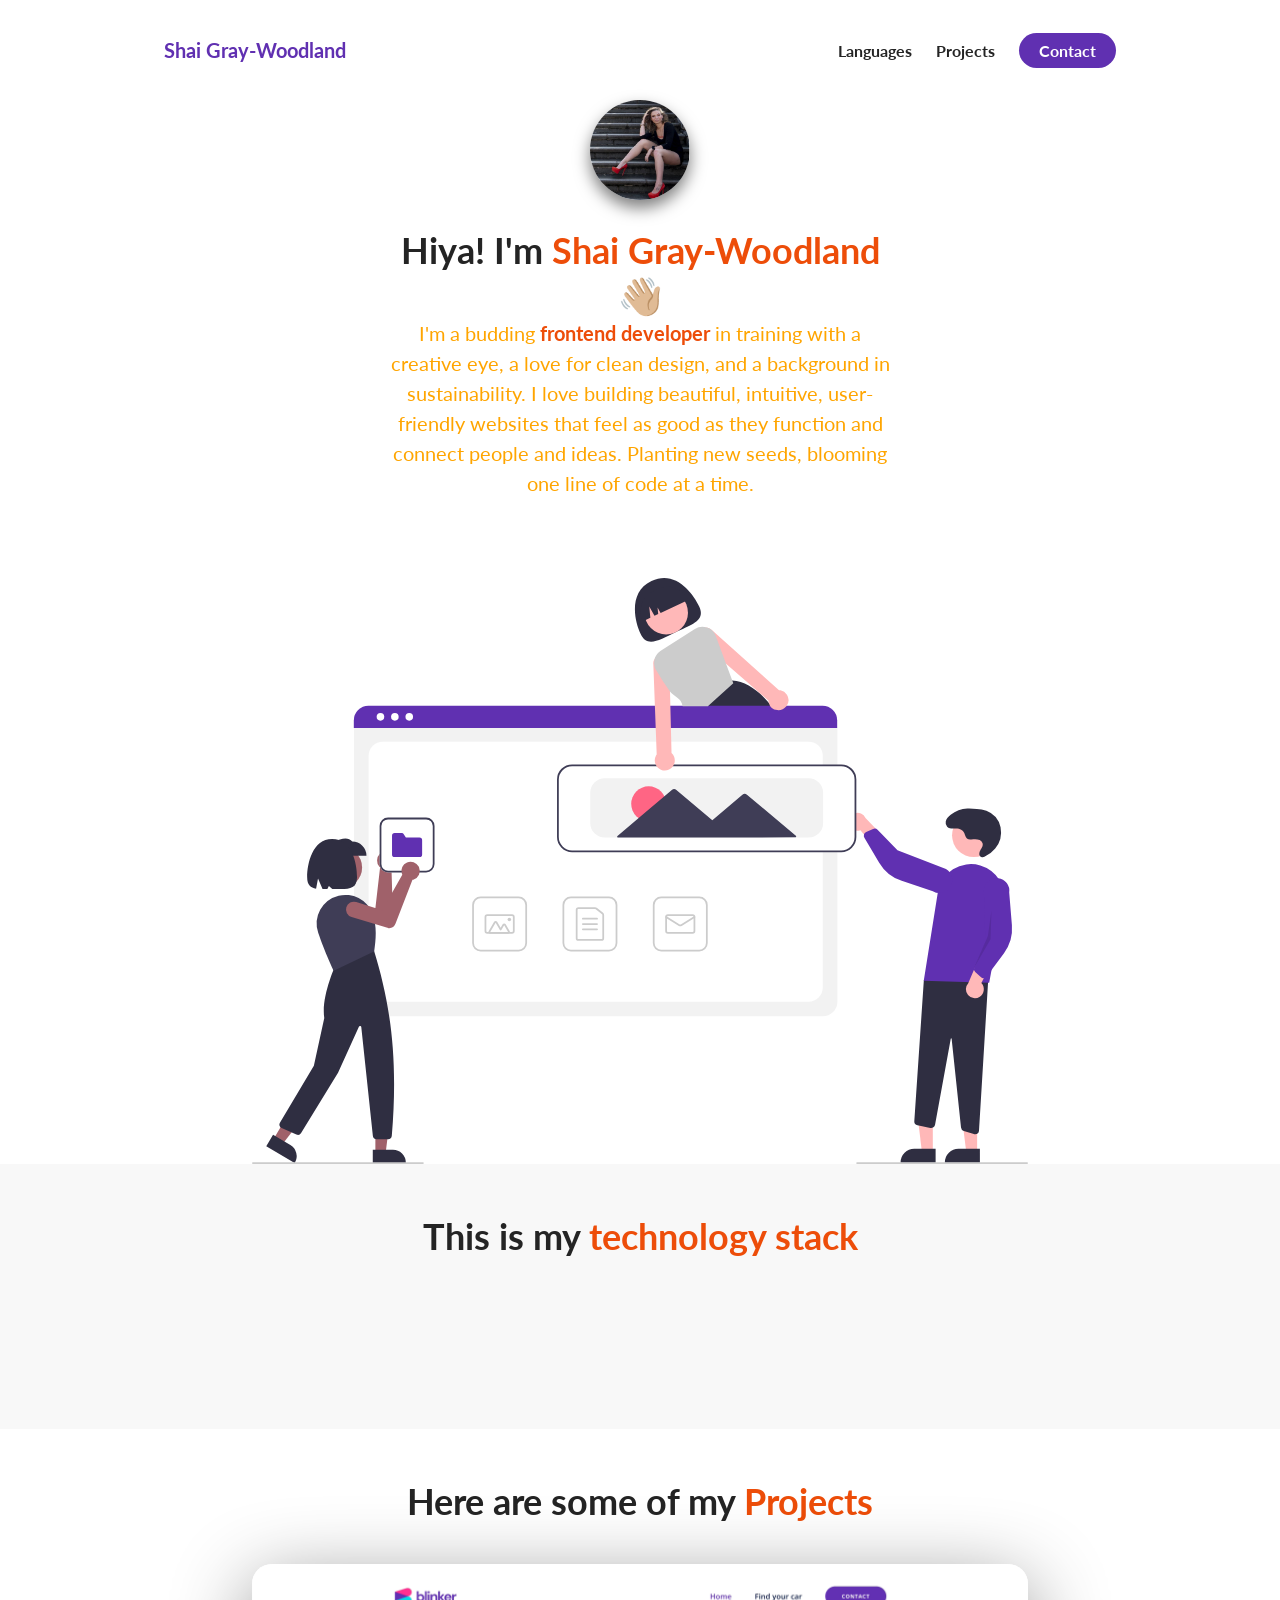
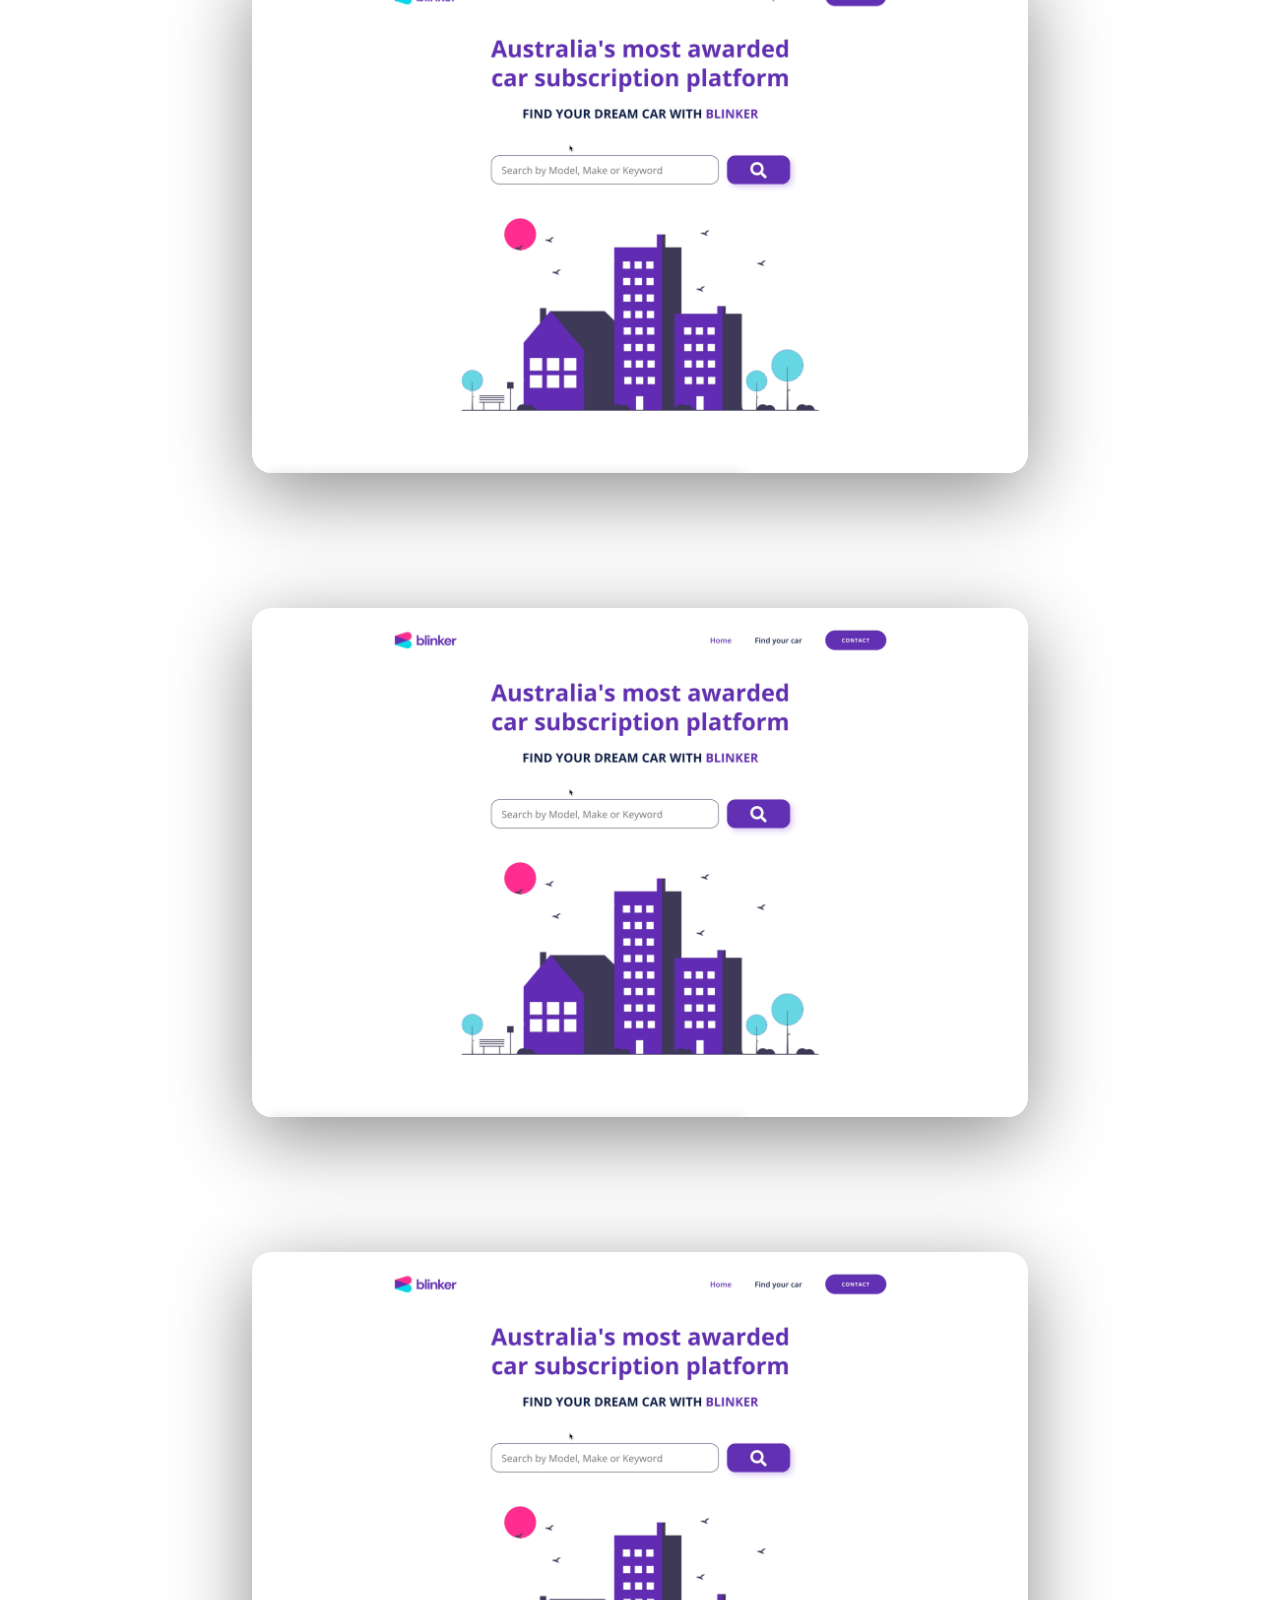
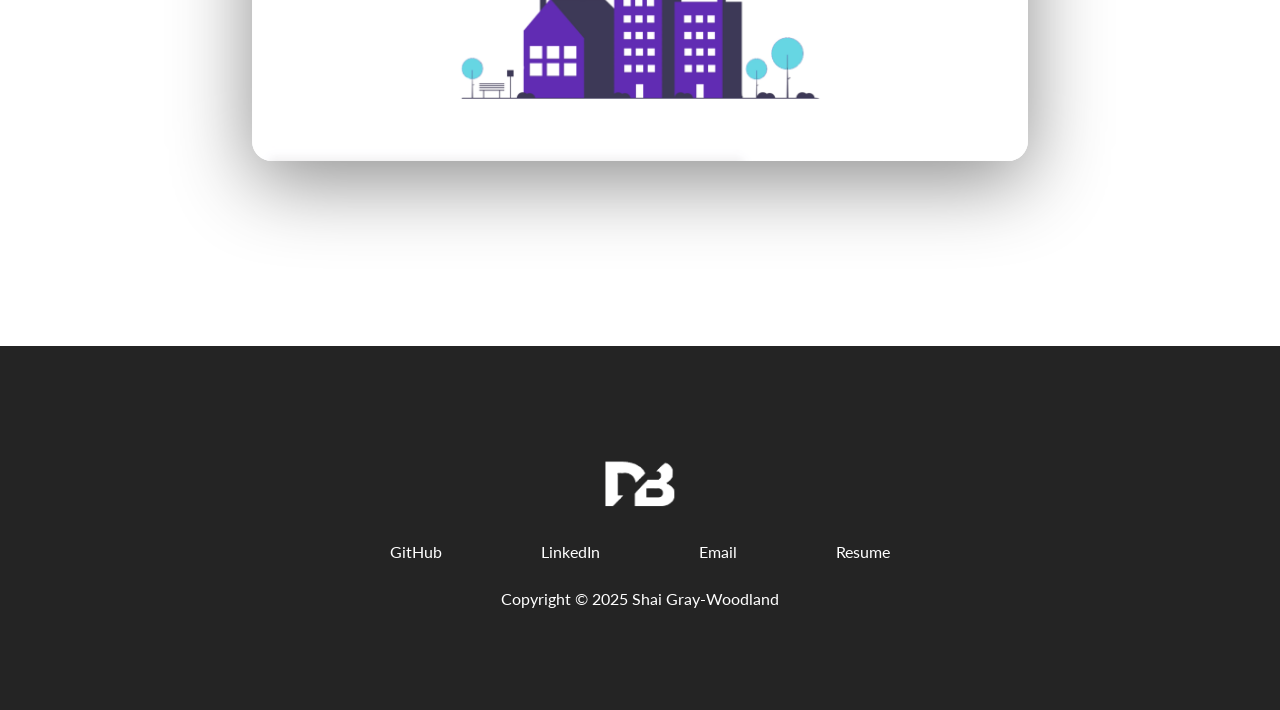
==== commit 16fff627: "Added Small Phone, Tablet, and Large Smartphone styles" ====
--- a/index.html
+++ b/index.html
@@ -13,23 +13,23 @@
   <body>
     <section id="about-me">
       <nav>
-        <div class="personal__logo">Shai Gray</div>
+        <div class="personal__logo">Shai Gray-Woodland</div>
         <ul class="nav__link--list">
-          <li>
+          <li class="nav__link">
             <a
               href=""
               class="nav__link--anchor link__hover-effect link__hover-effect--black"
               >Languages</a
             >
           </li>
-          <li>
+          <li class="nav__link">
             <a
               href=""
               class="nav__link--anchor link__hover-effect link__hover-effect--black"
               >Projects</a
             >
           </li>
-          <li>
+          <li class="nav__link">
             <a href="" class="nav__link--anchor nav__link--anchor-primary"
               >Contact</a
             >
--- a/style.css
+++ b/style.css
@@ -29,6 +29,30 @@
 
 a {
     text-decoration: none;
+    position: relative;
+}
+
+.link__hover-effect:after {
+    content: "";
+    position: absolute;
+    height: 3px;
+    width: 0;
+    bottom: -3px;
+    right: 0;
+    transition: all 300ms ease;
+}
+
+.link__hover-effect--white:after {
+    background-color: #fff;
+}
+
+.link__hover-effect--black:after {
+    background-color: #000;
+}
+
+.link__hover-effect:hover:after {
+    width: 100%;
+    left: 0;
 }
 
 li {
@@ -51,6 +75,7 @@
     width: 100%;
     max-width: 800px;
     margin: 0 auto;
+    padding: 0 12px;
 }
 
 .text--orange {
@@ -75,6 +100,7 @@
     display: flex;
     justify-content: space-between;
     align-items: center;
+    padding: 0 12px;
 }
 
 .nav__link--list {
@@ -202,6 +228,7 @@
 
 .language__list {
     display: flex;
+    justify-content: center;
     width: 100%;
     flex-wrap: wrap;
 }
@@ -357,4 +384,67 @@
 .footer__anchor:hover .footer__logo--popper {
     transform: translateX(60px);
     opacity: 1;
+}
+
+/* SMALL PHONES, TABLETS, LARGE SMARTPHONES */
+
+@media (max-width: 768px) {
+    nav {
+        height: 68px;
+    }
+
+    h1 {
+        font-size: 28px;
+    }
+
+    .about-me__info--para {
+        font-size: 18px;
+    }
+
+    .language {
+        width: calc(100% / 3);
+    }
+
+    .project__description--para {
+        font-size: 14px;
+    }
+
+    .project__description {
+        left: 30px;
+        padding-right: 30px;
+    }
+}
+
+/* SMALL PHONES */
+
+@media (max-width: 480px) {
+    .nav__link:not(:last-child) {
+        display: none;
+    }
+
+    .project__description {
+        padding: 0;
+        left: 0;
+        width: 100%;
+    }
+
+    .project__description--para {
+        display: none;
+    }
+
+    .project__description--links {
+        display: flex;
+        justify-content: center;
+    }
+
+    .project__description--title {
+        font-size: 32px;
+        line-height: 1;
+        text-align: center;
+    }
+
+    .project__description--sub-title {
+        text-align: center;
+        margin: 12px 0;
+    }
 }
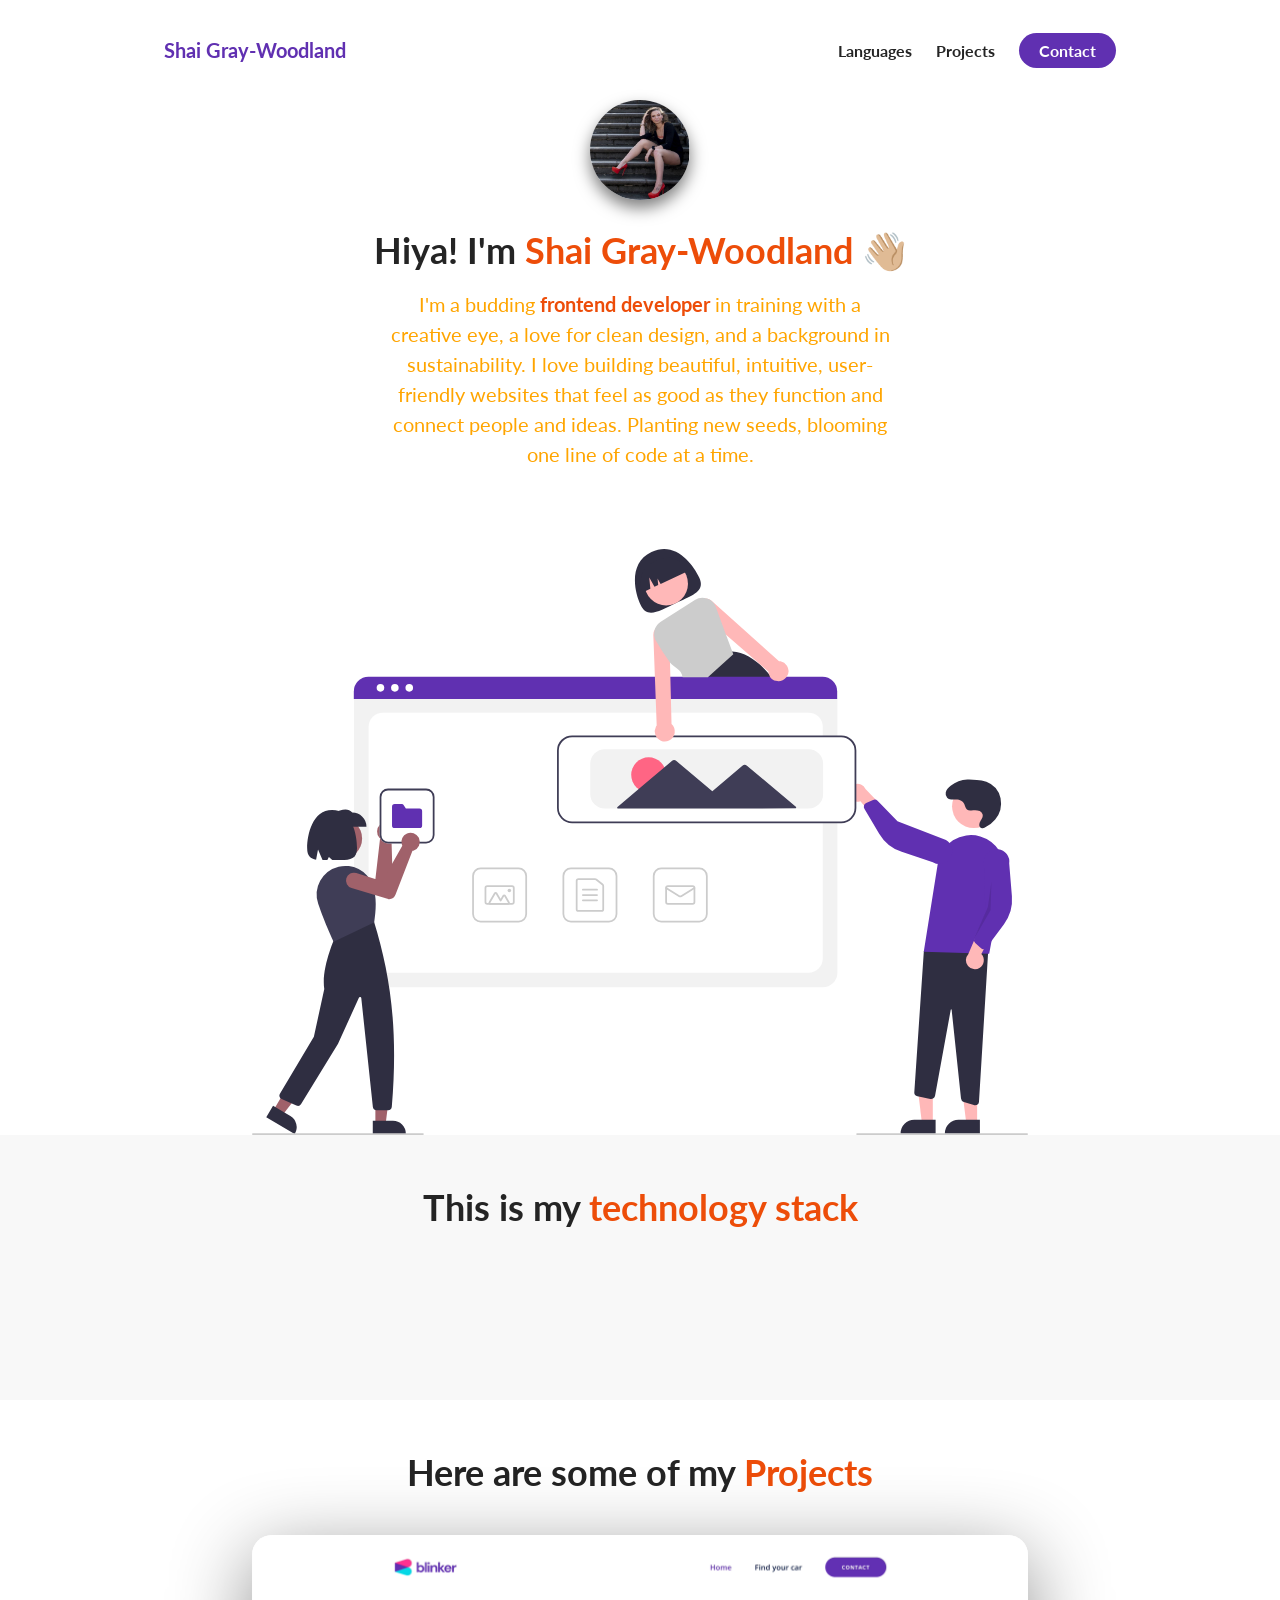
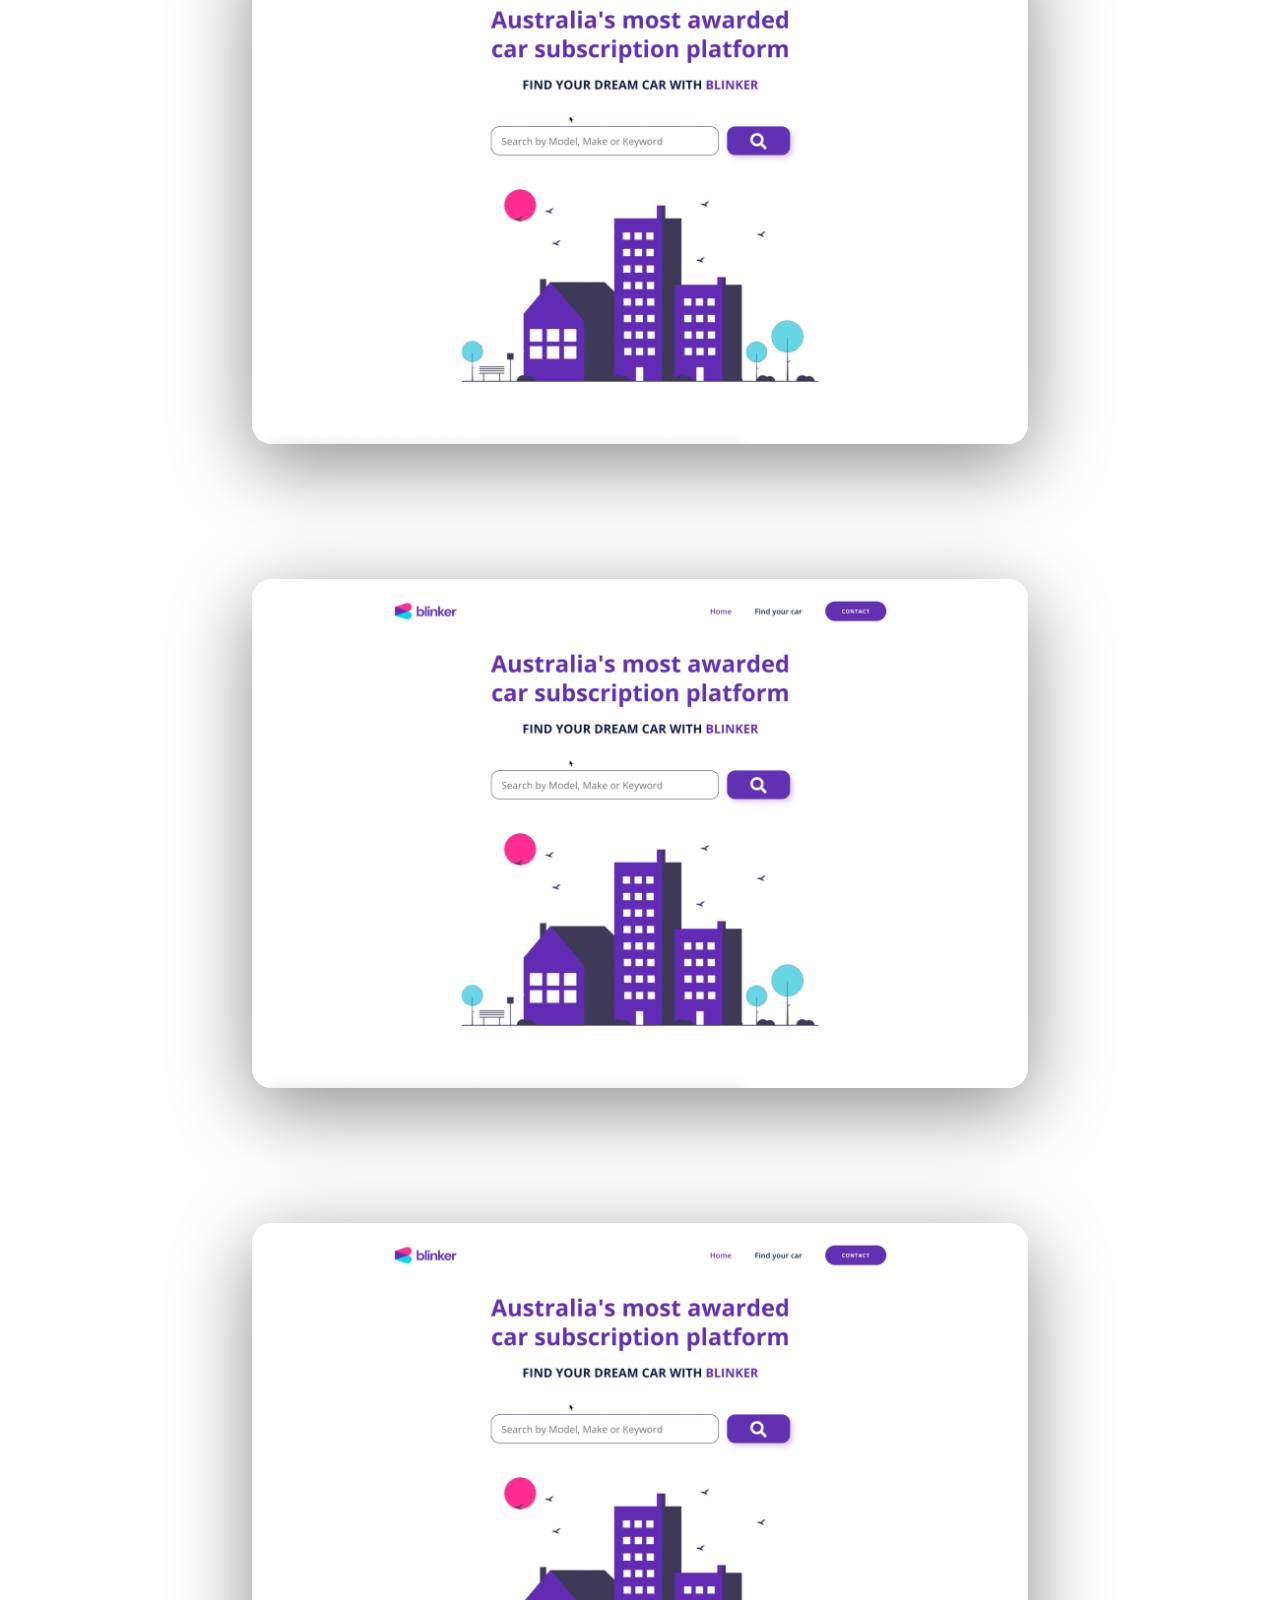
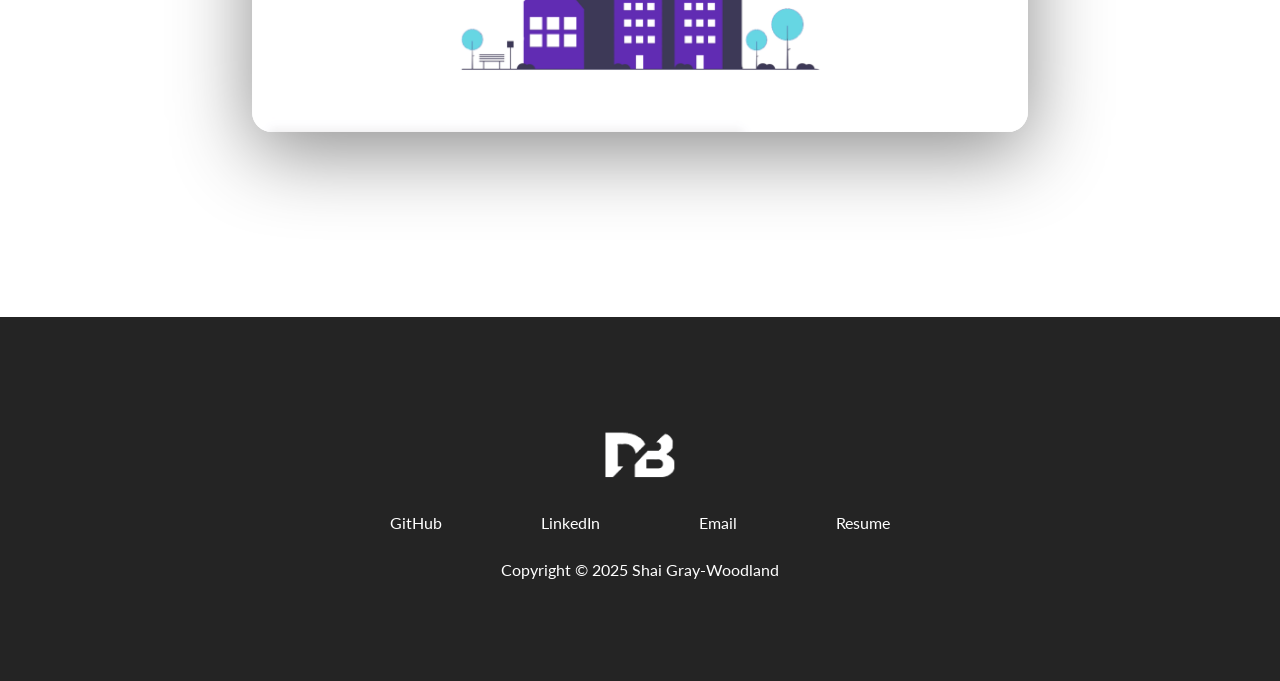
==== commit fdfb4b78: "Added animations and seemlessness" ====
--- a/index.html
+++ b/index.html
@@ -17,20 +17,20 @@
         <ul class="nav__link--list">
           <li class="nav__link">
             <a
-              href=""
+              href="#languages"
               class="nav__link--anchor link__hover-effect link__hover-effect--black"
               >Languages</a
             >
           </li>
           <li class="nav__link">
             <a
-              href=""
+              href="#projects"
               class="nav__link--anchor link__hover-effect link__hover-effect--black"
               >Projects</a
             >
           </li>
           <li class="nav__link">
-            <a href="" class="nav__link--anchor nav__link--anchor-primary"
+            <a href="mailto:shaipattzgray@gmail.com" class="nav__link--anchor nav__link--anchor-primary"
               >Contact</a
             >
           </li>
@@ -47,7 +47,7 @@
               />
             </figure>
             <h1 class="about-me__info--title">
-              Hiya! I'm <span class="text--orange">Shai Gray-Woodland</span>👋🏼
+              Hiya! I'm <span class="text--orange">Shai Gray-Woodland</span>&nbsp;<span class="wave">👋🏼</span>
             </h1>
             <p class="about-me__info--para">
               I'm a budding
@@ -59,16 +59,16 @@
               blooming one line of code at a time.
             </p>
             <div class="about-me__links">
-              <a href="" class="about-me__link">
+              <a href="https://www.linkedin.com/in/shai-gray-woodland-aa285343/" class="about-me__link">
                 <i class="fa-brands fa-linkedin-in"></i>
               </a>
               <a href="" class="about-me__link">
                 <i class="fa-brands fa-github-alt"></i>
               </a>
-              <a href="" class="about-me__link">
+              <a href="mailto:ShaiPattzGray@Gmail.com" class="about-me__link">
                 <i class="fa-solid fa-envelopes-bulk"></i>
               </a>
-              <a href="" class="about-me__link">
+              <a href="./assets/Shai Gray-Woodland Resume 20250513.pdf" target="_blank" class="about-me__link">
                 <i class="fa-solid fa-file-pdf"></i>
               </a>
             </div>
@@ -142,7 +142,7 @@
                   alt=""
                 />
               </figure>
-              <span class="language__name">Nuxt Dot JS</span>
+              <span class="language__name">Nuxt</span>
             </div>
             <div class="language">
               <figure class="language__img--wrapper">
@@ -151,7 +151,7 @@
                   alt=""
                 />
               </figure>
-              <span class="language__name">React 3</span>
+              <span class="language__name">React</span>
             </div>
             <div class="language">
               <figure class="language__img--wrapper">
@@ -322,7 +322,7 @@
             >Email</a
           >
            <a
-            href="./assets/Example Resume.pdf"
+            href="./assets/Shai Gray-Woodland Resume 20250513.pdf"
             target="_blank"
             class="footer__social--link link__hover-effect link__hover-effect--white"
             target="_blank"
--- a/style.css
+++ b/style.css
@@ -1,450 +1,522 @@
-@import url('https://fonts.googleapis.com/css2?family=Lato:ital,wght@0,100;0,300;0,400;0,700;0,900;1,100;1,300;1,400;1,700;1,900&family=Roboto:ital,wdth,wght@0,75..100,100..900;1,75..100,100..900&display=swap');
-
-*{
-    color: orange;
-    font-family: "Lato", sans-serif;
-    padding: 0;
-    margin: 0;
-    box-sizing: border-box;
+@import url("https://fonts.googleapis.com/css2?family=Lato:ital,wght@0,100;0,300;0,400;0,700;0,900;1,100;1,300;1,400;1,700;1,900&family=Roboto:ital,wdth,wght@0,75..100,100..900;1,75..100,100..900&display=swap");
+
+* {
+  color: orange;
+  font-family: "Lato", sans-serif;
+  padding: 0;
+  margin: 0;
+  box-sizing: border-box;
 }
 
 html {
-    scroll-behavior: smooth;
-}
-
-h1, h2, h3, h4, h5, h6, span {
-    color: #242424;
-    text-align: center;
-    line-height: 1.25;
+  scroll-behavior: smooth;
+}
+
+h1,
+h2,
+h3,
+h4,
+h5,
+h6,
+span {
+  color: #242424;
+  text-align: center;
+  line-height: 1.25;
 }
 
 h1 {
-    font-size: 36px;
+  font-size: 36px;
 }
 
 p {
-    line-height: 1.5;
-    font-size: 16px;
+  line-height: 1.5;
+  font-size: 16px;
 }
 
 a {
-    text-decoration: none;
-    position: relative;
+  text-decoration: none;
+  position: relative;
+  transition: opacity 300ms ease;
+}
+
+i:hover {
+  opacity: 0.7;
 }
 
 .link__hover-effect:after {
-    content: "";
-    position: absolute;
-    height: 3px;
-    width: 0;
-    bottom: -3px;
-    right: 0;
-    transition: all 300ms ease;
+  content: "";
+  position: absolute;
+  height: 3px;
+  width: 0;
+  bottom: -3px;
+  right: 0;
+  transition: all 300ms ease;
 }
 
 .link__hover-effect--white:after {
-    background-color: #fff;
+  background-color: #fff;
 }
 
 .link__hover-effect--black:after {
-    background-color: #000;
+  background-color: #000;
 }
 
 .link__hover-effect:hover:after {
-    width: 100%;
-    left: 0;
+  width: 100%;
+  left: 0;
 }
 
 li {
-    list-style-type: none;
+  list-style-type: none;
 }
 
 .flex {
-    display: flex;
+  display: flex;
 }
 
 .flex-1 {
-    flex: 1;
+  flex: 1;
 }
 
 .container {
-    padding: 50px 0;
+  padding: 50px 0;
 }
 
 .row {
-    width: 100%;
-    max-width: 800px;
-    margin: 0 auto;
-    padding: 0 12px;
+  width: 100%;
+  max-width: 800px;
+  margin: 0 auto;
+  padding: 0 12px;
 }
 
 .text--orange {
-    color: rgb(237, 77, 9);
+  color: rgb(237, 77, 9);
 }
 
 section:nth-child(even) {
-    background-color: #f8f8f8;
+  background-color: #f8f8f8;
 }
 
 .section__title {
-    margin-bottom: 20px;
+  margin-bottom: 20px;
 }
 
 /* NAVIGATION BAR */
 
 nav {
-    height: 100px;
-    width: 100%;
-    max-width: 1000px;
-    margin: 0 auto;
-    display: flex;
-    justify-content: space-between;
-    align-items: center;
-    padding: 0 12px;
+  height: 100px;
+  width: 100%;
+  max-width: 1000px;
+  margin: 0 auto;
+  display: flex;
+  justify-content: space-between;
+  align-items: center;
+  padding: 0 12px;
 }
 
 .nav__link--list {
-    display: flex;
+  display: flex;
 }
 
 .nav__link--anchor {
-    margin: 0 12px;
-    color: #242424;
-    font-weight: 700;
+  margin: 0 12px;
+  color: #242424;
+  font-weight: 700;
 }
 
 .nav__link--anchor-primary {
-    background-color: #6030b1;
-    padding: 8px 20px;
-    border-radius: 50px;
-    color: white;
-    transition: all 300ms ease;
+  background-color: #6030b1;
+  padding: 8px 20px;
+  border-radius: 50px;
+  color: white;
+  transition: all 300ms ease;
 }
 
 .nav__link--anchor-primary:hover {
-    background-color: #5d3eff;
+  background-color: #5d3eff;
 }
 
 .personal__logo {
-    font-size: 20px;
-    color: #6030b1;
-    margin: 0 12px;
-    font-weight: bold;
+  font-size: 20px;
+  color: #6030b1;
+  margin: 0 12px;
+  font-weight: bold;
 }
 
 /* ABOUT ME */
 
 #about-me {
-    min-height: 100vh;
-    display: flex;
-    flex-direction: column;
+  min-height: 100vh;
+  display: flex;
+  flex-direction: column;
 }
 
 .about-me__info {
-    display: flex;
-    flex-direction: column;
+  display: flex;
+  flex-direction: column;
 }
 
 .about-me__info--container {
-    display: flex;
-    flex-direction: column;
-    justify-content: center;
-    align-items: center;
-    max-width: 500px;
-    margin: 0 auto;
-    text-align: center;
-    margin-bottom: 28px;
+  display: flex;
+  flex-direction: column;
+  justify-content: center;
+  align-items: center;
+  max-width: 500px;
+  margin: 0 auto;
+  text-align: center;
+  margin-bottom: 28px;
 }
 
 .about-me__picture--mask {
-    width: 100px;
-    height: 100px;
-    border-radius: 50%;
-    overflow: hidden;
-    box-shadow: 0 8px 16px rgba(0, 0, 0, 0.5);
-    margin-bottom: 28px;
+  width: 100px;
+  height: 100px;
+  border-radius: 50%;
+  overflow: hidden;
+  box-shadow: 0 8px 16px rgba(0, 0, 0, 0.5);
+  margin-bottom: 28px;
+  animation: animate-profile-picture 800ms 200ms backwards;
+}
+
+@keyframes animate-profile-picture {
+  0% {
+    transform: scale(0);
+  }
+  80% {
+    transform: scale(1.1);
+  }
+  100% {
+    transform: scale(1);
+  }
 }
 
 .about-me__picture {
-    width: 100%;
-    /* Improving my own picture*/
-    transform: scale(1);
-    padding-top: -16px;
+  width: 100%;
+
+  /* Improving my own picture*/
+  transform: scale(1);
+  padding-top: -16px;
+}
+
+.about-me__info--title {
+  width: 150%;
+  margin-bottom: 16px;
+  animation: fade-up 650ms 400ms backwards;
 }
 
 .about-me__info--para {
-    font-size: 20px;
-    margin-bottom: 28px;
+  font-size: 20px;
+  margin-bottom: 28px;
+  animation: fade-up 650ms 600ms backwards;
 }
 
 .about-me__link {
-    font-size: 20px;
-    color: #242424;
-    padding: 0 16px;
+  font-size: 20px;
+  color: #242424;
+  padding: 0 16px;
+}
+
+.about-me__links {
+  animation: fade-up 650ms 800ms backwards;
+}
+
+@keyframes fade-up {
+  0% {
+    opacity: 0;
+    transform: translateY(40px);
+  }
+  100% {
+    opacity: 1;
+    transform: translateY(0);
+  }
 }
 
 .about-me__img--container {
-    flex: 1;
-    display: flex;
-    align-items: center;
+  flex: 1;
+  display: flex;
+  align-items: center;
 }
 
 .about-me__img {
-    width: 100%;
+  width: 100%;
+  animation: fade-in 1200ms 800ms backwards;
+}
+
+@keyframes fade-in {
+  0% {
+    opacity: 0;
+  }
+  100% {
+    opacity: 1;
+  }
+}
+
+.wave {
+  display: inline-block;
+  animation: animate-wave 500ms infinite ease-in-out;
+}
+
+@keyframes animate-wave {
+  0% {
+    transform: rotate(0);
+  }
+  50% {
+    transform: rotate(30deg);
+  }
+  100% {
+    transform: rotate(0);
+  }
 }
 
 /* TECH - STACK */
 
 .language__img {
-    width: 100%;
-    max-width: 100px;
-    transition: all 300ms;
+  width: 100%;
+  max-width: 100px;
+  transition: all 300ms;
 }
 
 .language:hover .language__img {
-    filter: brightness(80%);
-    opacity: 0.86;
-    transform: scale(0.9);
+  filter: brightness(80%);
+  opacity: 0.86;
+  transform: scale(0.9);
 }
 
 .language {
-    width: 25%;
-    display: flex;
-    justify-content: center;
-    position: relative;
+  width: 25%;
+  display: flex;
+  justify-content: center;
+  position: relative;
 }
 
 .language__img--wrapper {
-    display: flex;
-    justify-content: center;
-    align-items: center;
-    padding: 25px 16px;
+  display: flex;
+  justify-content: center;
+  align-items: center;
+  padding: 25px 16px;
 }
 
 .language__img--wrapper img {
-    max-width: 100px;
-    width: 100%;
+  max-width: 100px;
+  width: 100%;
 }
 
 .language__list {
-    display: flex;
-    justify-content: center;
-    width: 100%;
-    flex-wrap: wrap;
+  display: flex;
+  justify-content: center;
+  width: 100%;
+  flex-wrap: wrap;
 }
 
 .language__name {
-    position: absolute;
-    bottom: 0;
-    transform: scale(0);
-    transition: all 300ms;
-    font-size: 20px;
-    opacity: 0;
+  position: absolute;
+  bottom: 0;
+  transform: scale(0);
+  transition: all 300ms;
+  font-size: 20px;
+  opacity: 0;
 }
 
 .language:hover .language__name {
-    transform: scale(1);
-    opacity: 1;
+  transform: scale(1);
+  opacity: 1;
 }
 
 /* PROJECTS */
 
 .project {
-    margin-bottom: 135px;
+  margin-bottom: 135px;
 }
 
 .prjoect:last-child {
-    margin-bottom: 40px;
+  margin-bottom: 40px;
 }
 
 .project__img {
-    width: 100%;
-    transition: all 500ms ease;
+  width: 100%;
+  transition: all 500ms ease;
 }
 
 .project__wrapper {
-    display: flex;
-    box-shadow: 0 20px 80px rgba(0, 0, 0, 0.45);
-    border-radius: 20px;
-    overflow: hidden;
-    position: relative;
+  display: flex;
+  box-shadow: 0 20px 80px rgba(0, 0, 0, 0.45);
+  border-radius: 20px;
+  overflow: hidden;
+  position: relative;
 }
 
 .project__wrapper::before {
-    content: "";
-    position: absolute;
-    top: 0;
-    left: 0;
-    height: 100%;
-    width: 100%;
-    background-color: #1c1d25;
-    opacity: 0;
-    transition: opacity 450ms ease;
-    z-index: 2;
+  content: "";
+  position: absolute;
+  top: 0;
+  left: 0;
+  height: 100%;
+  width: 100%;
+  background-color: #1c1d25;
+  opacity: 0;
+  transition: opacity 450ms ease;
+  z-index: 2;
 }
 
 .project:hover .project__wrapper:before {
-    opacity: 0.7;
+  opacity: 0.7;
 }
 
 .project:hover project__img {
-    transform: scale(1.07);
-    filter: blur(5px);
+  transform: scale(1.07);
+  filter: blur(5px);
 }
 
 .project__list {
-    padding-top: 40px;
+  padding-top: 40px;
 }
 
 .project:hover .project__description {
-    opacity: 1;
-    transform: translateY(-50%);
+  opacity: 1;
+  transform: translateY(-50%);
 }
 
 .project__description {
-    position: absolute;
-    top: 50%;
-    left: 90px;
-    transform: translateY(100%);
-    max-width: 550px;
-    z-index: 3;
-    opacity: 0;
-    transition: transform 450ms, opacity 300ms;
+  position: absolute;
+  top: 50%;
+  left: 90px;
+  transform: translateY(100%);
+  max-width: 550px;
+  z-index: 3;
+  opacity: 0;
+  transition: transform 450ms, opacity 300ms;
 }
 
 .project__description--title {
-    font-size: 40px;
+  font-size: 40px;
 }
 
 .project__description--para {
-    margin: 16px 0;
+  margin: 16px 0;
 }
 
 .project__description--link {
-    font-size: 20px;
-    margin-right: 16px;
+  font-size: 20px;
+  margin-right: 16px;
 }
 
 .project__description--title,
 .project__description--sub-title,
 .project__description--para,
 .project__description--link {
-    text-align: left;
-    color: #fff;
-
+  text-align: left;
+  color: #fff;
 }
 
 /* FOOTER */
 
 footer {
-    background-color: #242424;
+  background-color: #242424;
 }
 
 .footer__social--list {
-    width: 100%;
-    max-width: 500px;
-    display: flex;
-    justify-content: space-between;
-    margin-bottom: 28px;
+  width: 100%;
+  max-width: 500px;
+  display: flex;
+  justify-content: space-between;
+  margin-bottom: 28px;
 }
 
 .footer__row {
-    display: flex;
-    flex-direction: column;
-    align-items: center;
-    justify-content: center;
-    padding: 8% 0;
+  display: flex;
+  flex-direction: column;
+  align-items: center;
+  justify-content: center;
+  padding: 8% 0;
 }
 
 .footer__logo--img {
-    width: 70px;
-    height: 70px;
+  width: 70px;
+  height: 70px;
 }
 
 .footer__social--link,
 .footer__copyright,
-.footer__logo--popper
- {
-    color: #fff;
-}
 .footer__logo--popper {
-    position: absolute;
-    right: 0;
-    top: 30px;
-    font-weight: 700;
-    opacity: 0;
-    transition: all 300ms ease;
+  color: #fff;
+}
+.footer__logo--popper {
+  position: absolute;
+  right: 0;
+  top: 30px;
+  font-weight: 700;
+  opacity: 0;
+  transition: all 300ms ease;
 }
 
 .footer__anchor {
-    margin-bottom: 20px;
-    position: relative;
+  margin-bottom: 20px;
+  position: relative;
 }
 
 .footer__anchor:hover .footer__logo--popper {
-    transform: translateX(60px);
-    opacity: 1;
+  transform: translateX(60px);
+  opacity: 1;
 }
 
 /* SMALL PHONES, TABLETS, LARGE SMARTPHONES */
 
 @media (max-width: 768px) {
-    nav {
-        height: 68px;
-    }
-
-    h1 {
-        font-size: 28px;
-    }
-
-    .about-me__info--para {
-        font-size: 18px;
-    }
-
-    .language {
-        width: calc(100% / 3);
-    }
-
-    .project__description--para {
-        font-size: 14px;
-    }
-
-    .project__description {
-        left: 30px;
-        padding-right: 30px;
-    }
+  nav {
+    height: 68px;
+  }
+
+  h1 {
+    font-size: 28px;
+  }
+
+  .about-me__info--para {
+    font-size: 18px;
+  }
+
+  .language {
+    width: calc(100% / 3);
+  }
+
+  .project__description--para {
+    font-size: 14px;
+  }
+
+  .project__description {
+    left: 30px;
+    padding-right: 30px;
+  }
 }
 
 /* SMALL PHONES */
 
 @media (max-width: 480px) {
-    .nav__link:not(:last-child) {
-        display: none;
-    }
-
-    .project__description {
-        padding: 0;
-        left: 0;
-        width: 100%;
-    }
-
-    .project__description--para {
-        display: none;
-    }
-
-    .project__description--links {
-        display: flex;
-        justify-content: center;
-    }
-
-    .project__description--title {
-        font-size: 32px;
-        line-height: 1;
-        text-align: center;
-    }
-
-    .project__description--sub-title {
-        text-align: center;
-        margin: 12px 0;
-    }
-}+  .nav__link:not(:last-child) {
+    display: none;
+  }
+
+  .project__description {
+    padding: 0;
+    left: 0;
+    width: 100%;
+  }
+
+  .project__description--para {
+    display: none;
+  }
+
+  .project__description--links {
+    display: flex;
+    justify-content: center;
+  }
+
+  .project__description--title {
+    font-size: 32px;
+    line-height: 1;
+    text-align: center;
+  }
+
+  .project__description--sub-title {
+    text-align: center;
+    margin: 12px 0;
+  }
+}
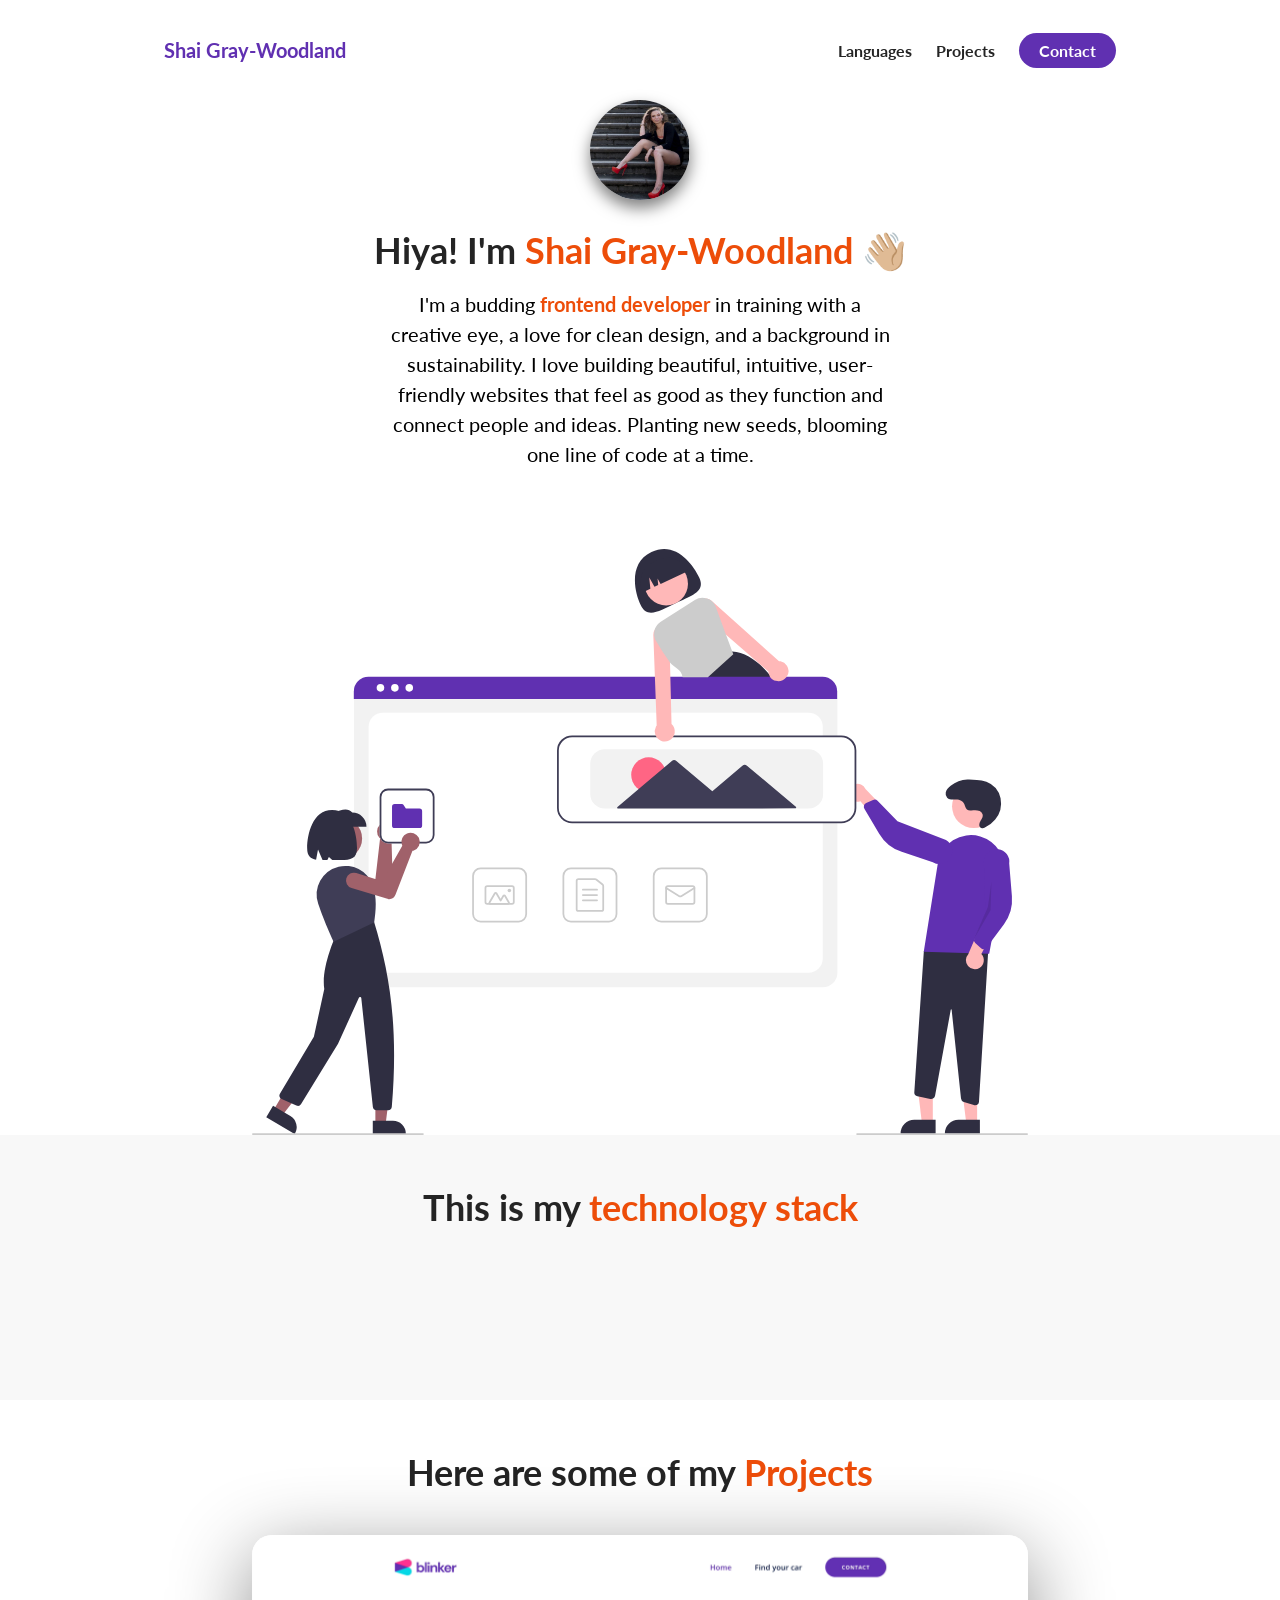
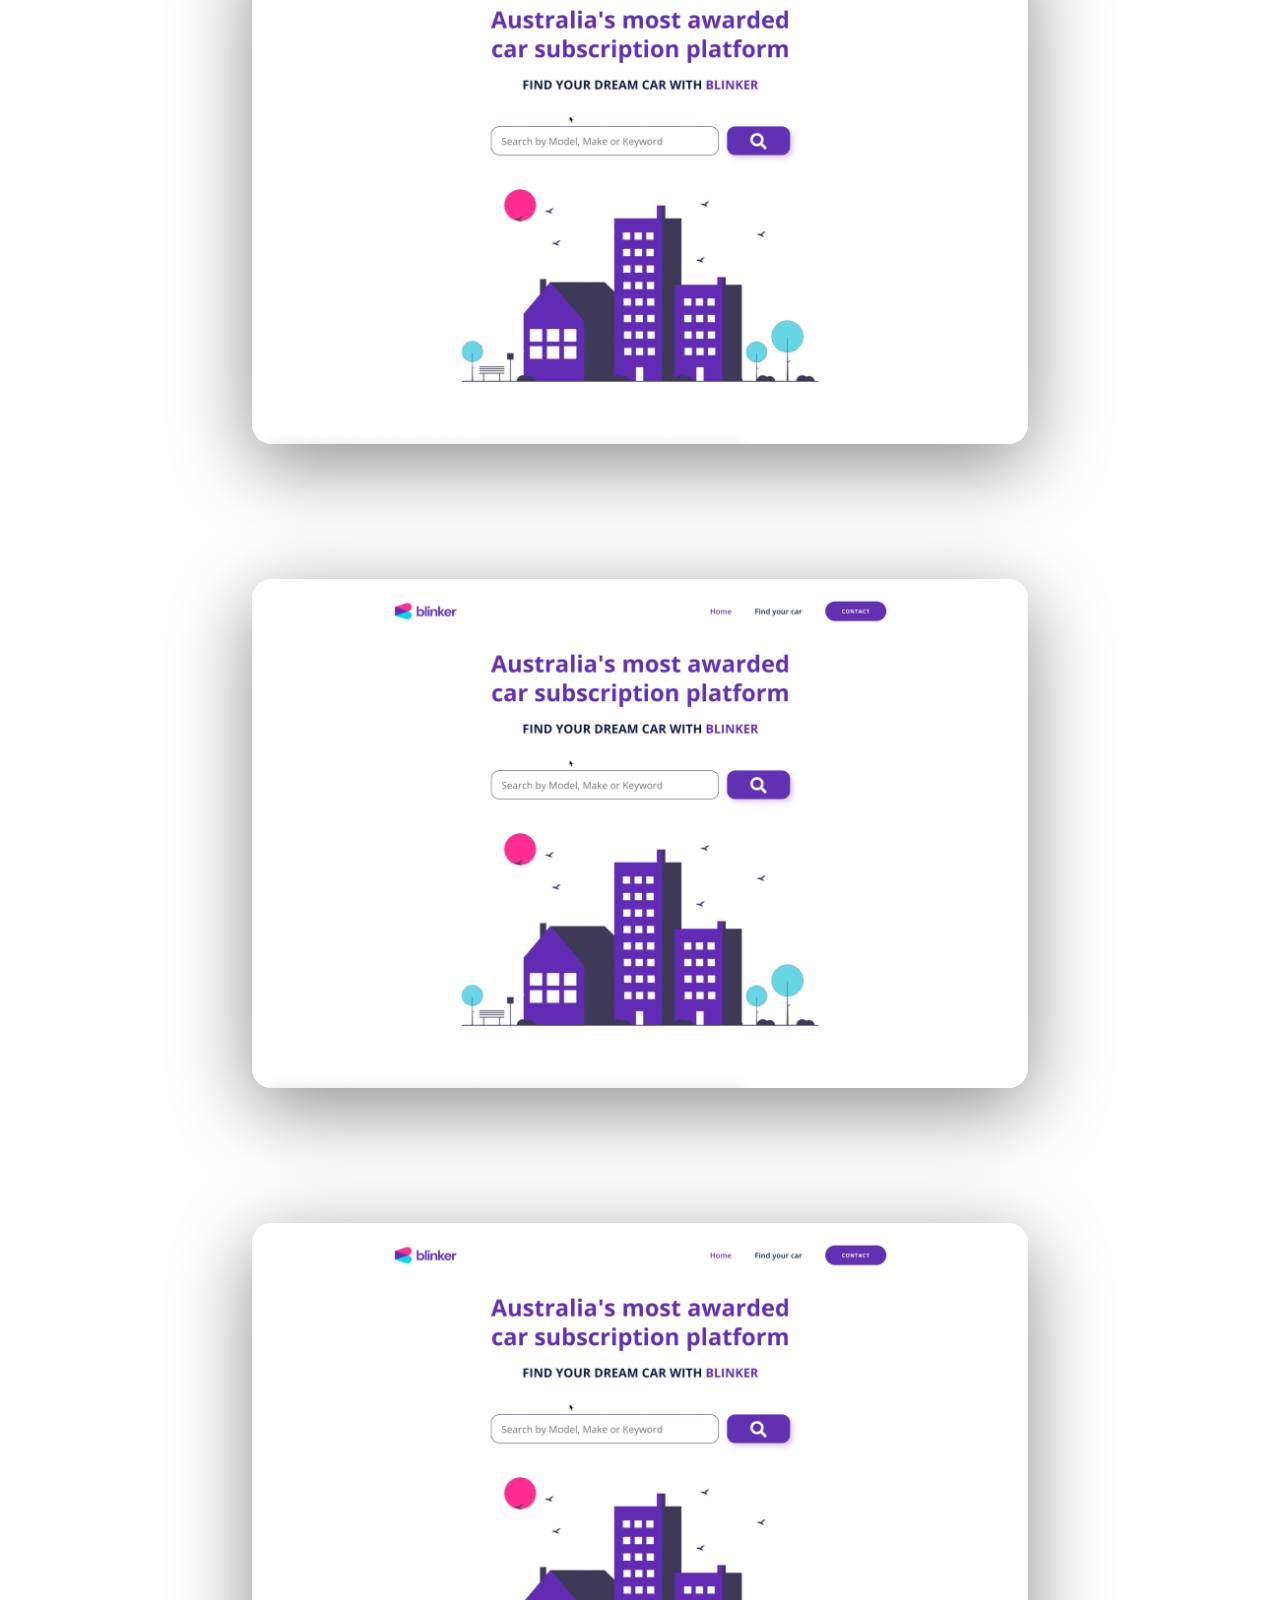
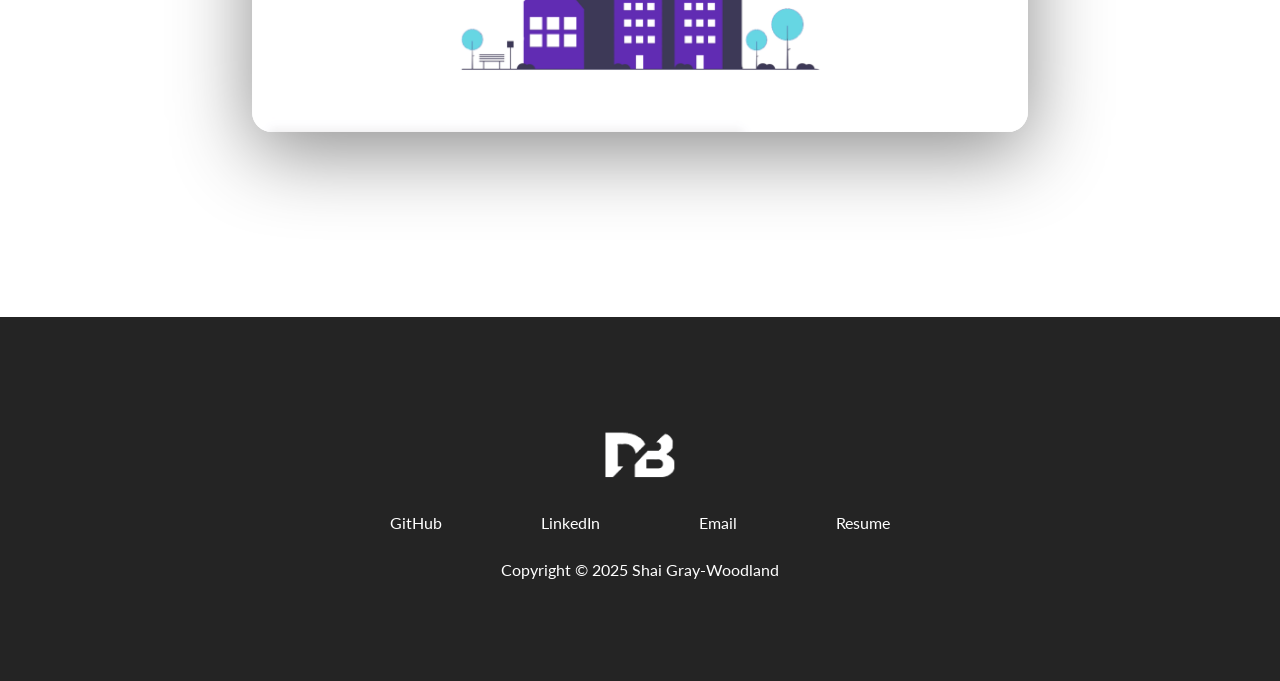
==== commit f4694213: "finishing touches from the tutorial" ====
--- a/index.html
+++ b/index.html
@@ -30,7 +30,9 @@
             >
           </li>
           <li class="nav__link">
-            <a href="mailto:shaipattzgray@gmail.com" class="nav__link--anchor nav__link--anchor-primary"
+            <a
+              href="mailto:shaipattzgray@gmail.com"
+              class="nav__link--anchor nav__link--anchor-primary"
               >Contact</a
             >
           </li>
@@ -47,7 +49,11 @@
               />
             </figure>
             <h1 class="about-me__info--title">
-              Hiya! I'm <span class="text--orange">Shai Gray-Woodland</span>&nbsp;<span class="wave">👋🏼</span>
+              Hiya! I'm
+              <span class="text--orange">Shai Gray-Woodland</span>&nbsp;<span
+                class="wave"
+                >👋🏼</span
+              >
             </h1>
             <p class="about-me__info--para">
               I'm a budding
@@ -59,7 +65,10 @@
               blooming one line of code at a time.
             </p>
             <div class="about-me__links">
-              <a href="https://www.linkedin.com/in/shai-gray-woodland-aa285343/" class="about-me__link">
+              <a
+                href="https://www.linkedin.com/in/shai-gray-woodland-aa285343/"
+                class="about-me__link"
+              >
                 <i class="fa-brands fa-linkedin-in"></i>
               </a>
               <a href="" class="about-me__link">
@@ -68,7 +77,11 @@
               <a href="mailto:ShaiPattzGray@Gmail.com" class="about-me__link">
                 <i class="fa-solid fa-envelopes-bulk"></i>
               </a>
-              <a href="./assets/Shai Gray-Woodland Resume 20250513.pdf" target="_blank" class="about-me__link">
+              <a
+                href="./assets/Shai Gray-Woodland Resume 20250513.pdf"
+                target="_blank"
+                class="about-me__link"
+              >
                 <i class="fa-solid fa-file-pdf"></i>
               </a>
             </div>
@@ -163,7 +176,7 @@
         </div>
       </div>
     </section>
-    <section id="prjects">
+    <section id="projects">
       <div class="container">
         <div class="row">
           <h1 class="section__title">
@@ -321,7 +334,7 @@
             target="_blank"
             >Email</a
           >
-           <a
+          <a
             href="./assets/Shai Gray-Woodland Resume 20250513.pdf"
             target="_blank"
             class="footer__social--link link__hover-effect link__hover-effect--white"
--- a/style.css
+++ b/style.css
@@ -1,7 +1,6 @@
 @import url("https://fonts.googleapis.com/css2?family=Lato:ital,wght@0,100;0,300;0,400;0,700;0,900;1,100;1,300;1,400;1,700;1,900&family=Roboto:ital,wdth,wght@0,75..100,100..900;1,75..100,100..900&display=swap");
 
 * {
-  color: orange;
   font-family: "Lato", sans-serif;
   padding: 0;
   margin: 0;
